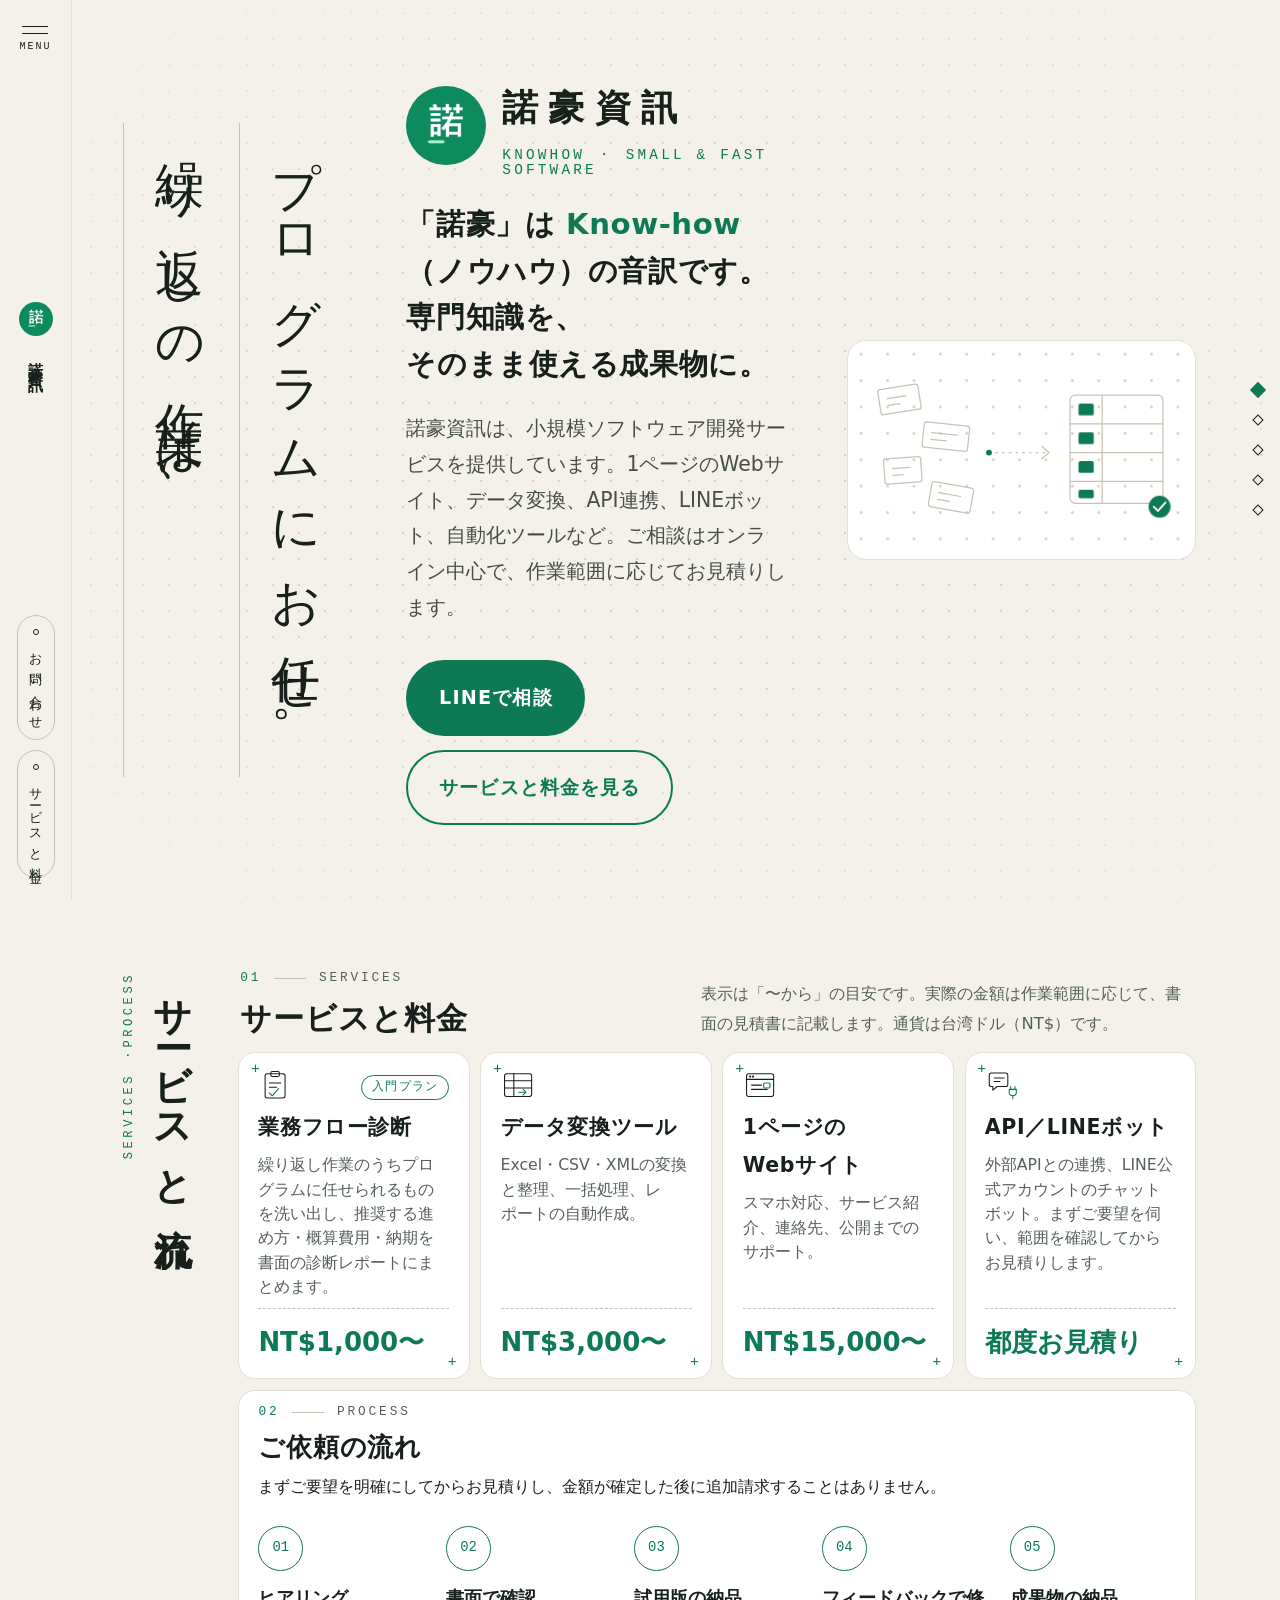
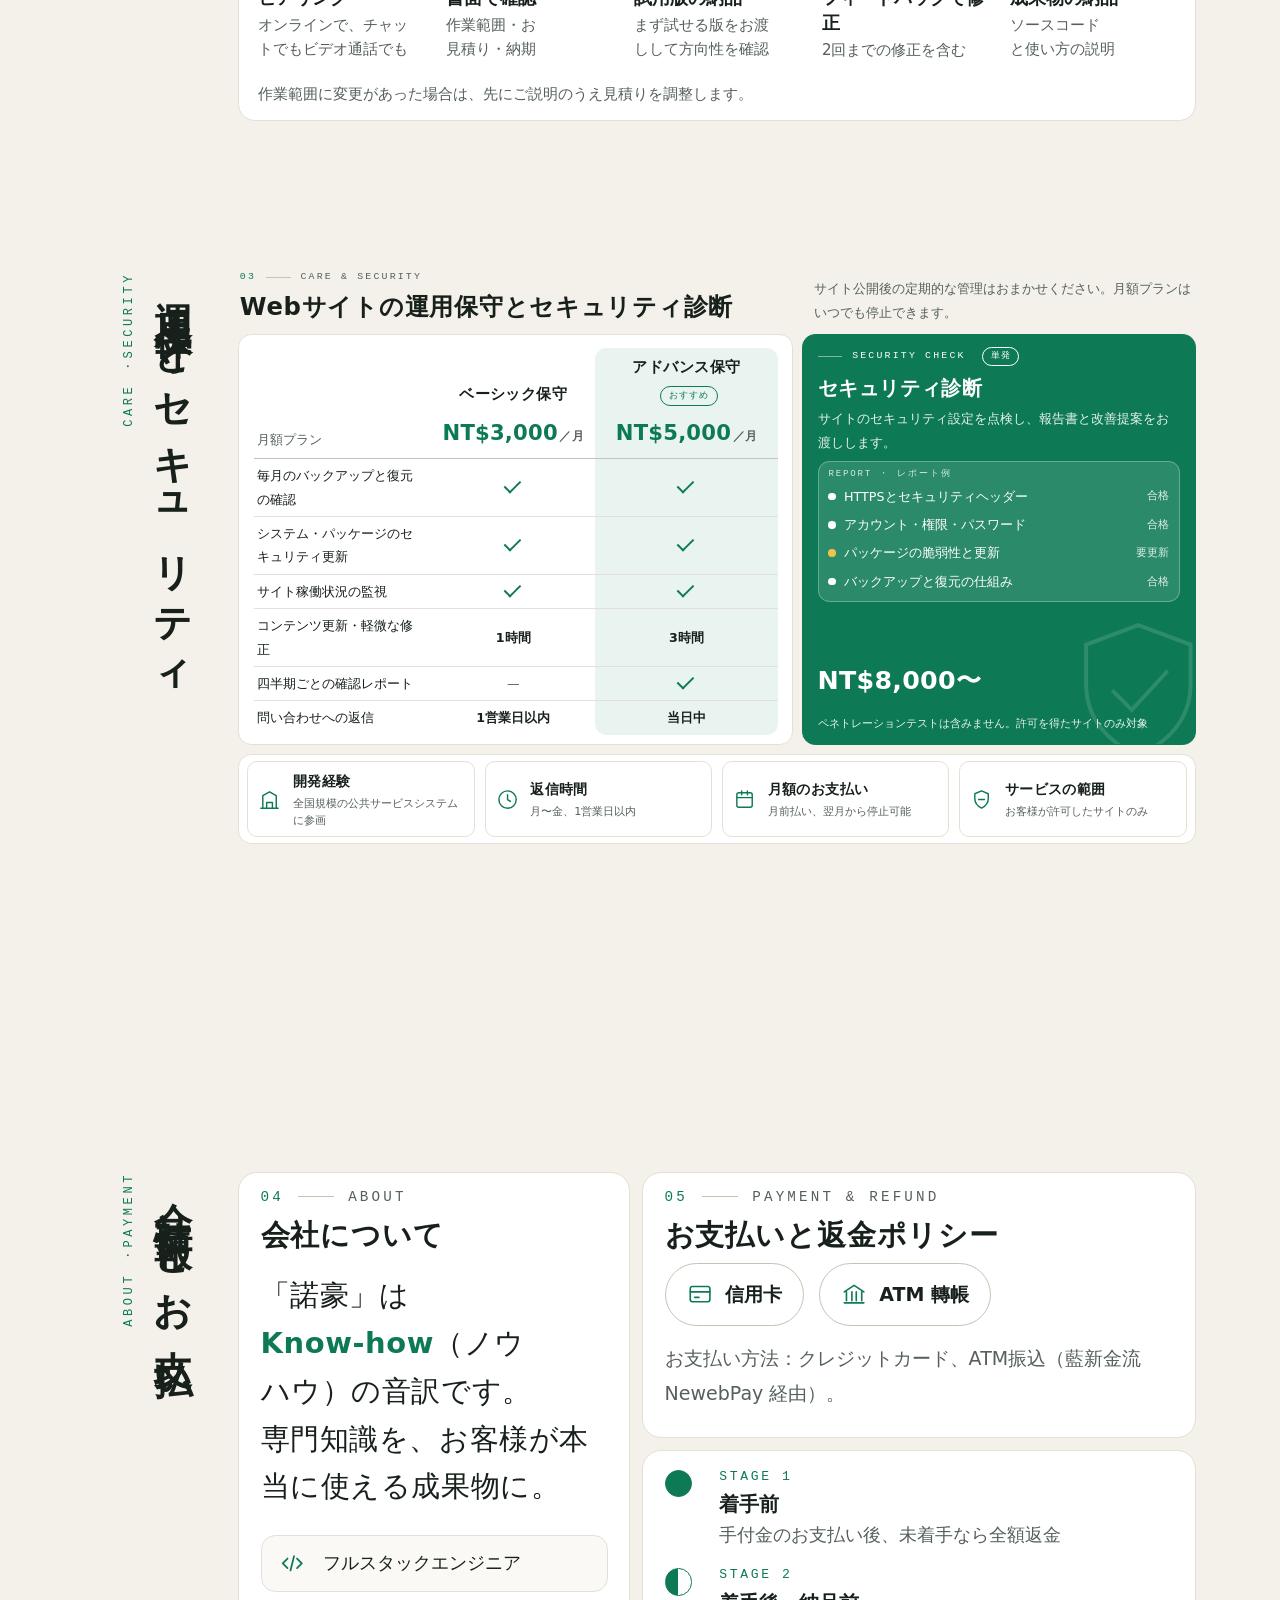
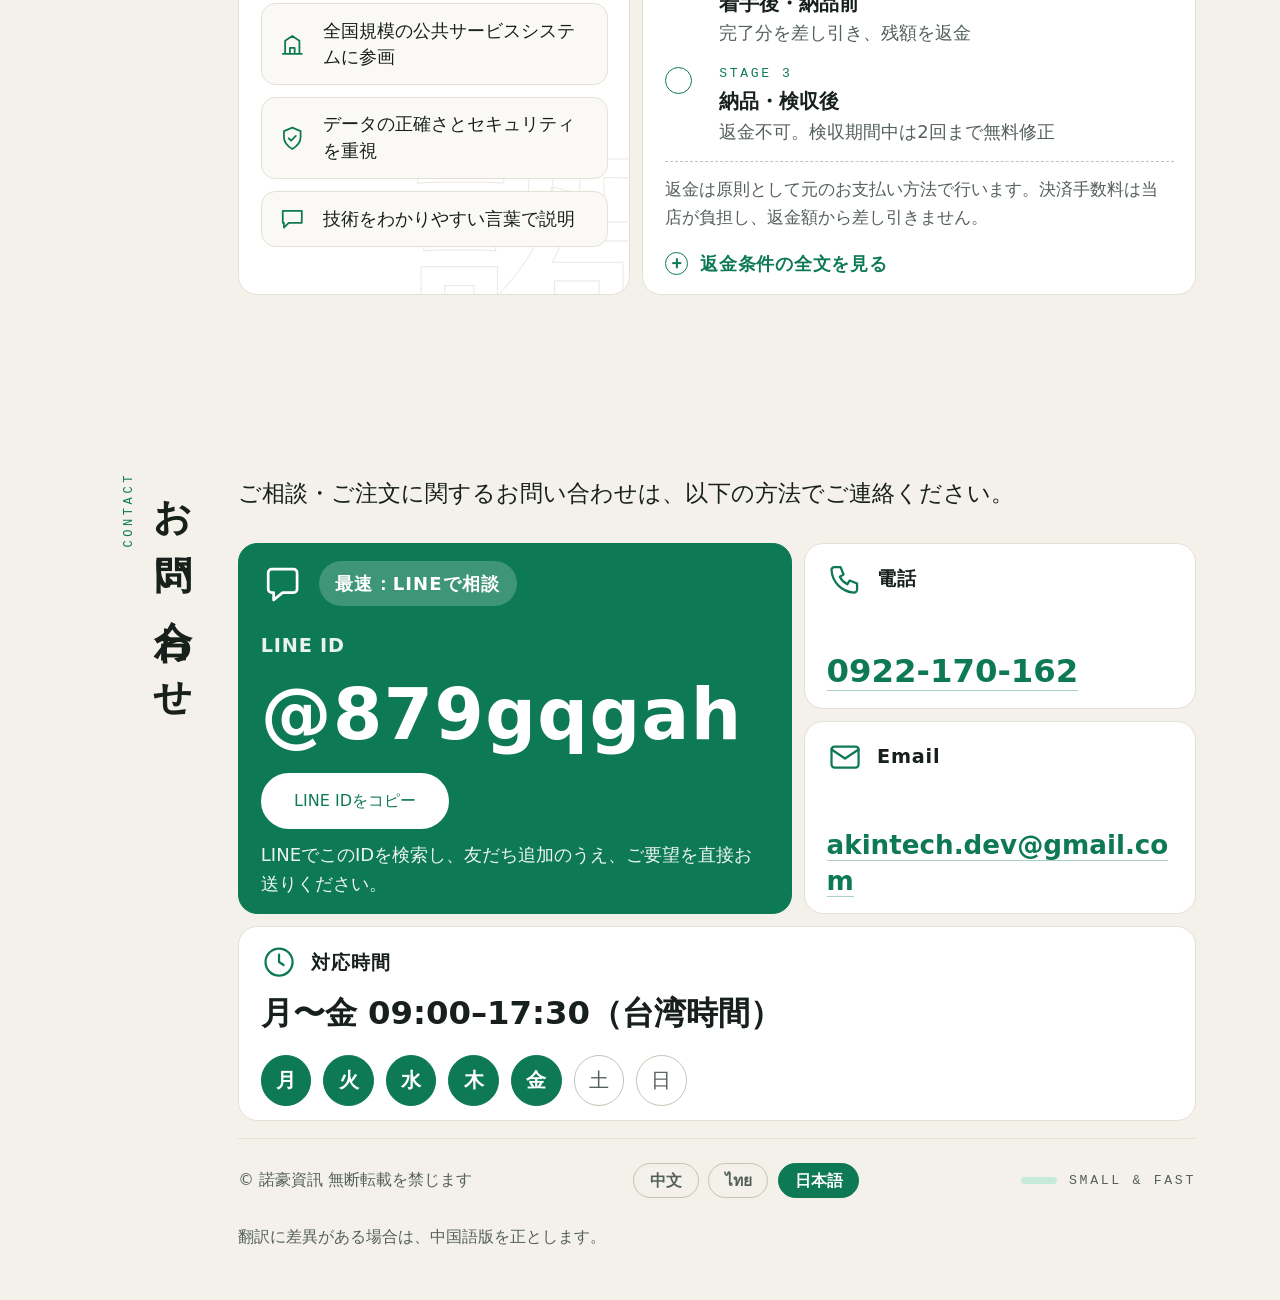
==== ja/index.html @ 68196b69 "新增泰文與日文版（獨立網址 /th/、/ja/，含 hreflang、sitemap 與翻譯校對稿）；補 SEO 基礎（canonical、Open Graph、分享預覽圖）；加入成效追蹤事件（尚未啟" ====
<!DOCTYPE html>

<html lang="ja">
<head>
<meta charset="utf-8"/>
<meta content="width=device-width, initial-scale=1" name="viewport"/>
<meta content="light" name="color-scheme"/>
<title>諾豪資訊 Knowhow｜小規模ソフトウェア開発：Webサイト・データ変換・LINEボット</title>
<meta content="諾豪資訊は、小規模ソフトウェア開発サービスを提供しています。1ページのWebサイト、Excel／CSV／XMLのデータ変換、API連携、LINE公式アカウントのチャットボット、自動化ツール、そしてサイトの運用保守とセキュリティ診断。ご相談はオンライン中心で、作業範囲に応じてお見積りします。" name="description"/>
<meta content="#0E7A55" name="theme-color"/>
<link href="https://tonyging.github.io/knowhow/ja/" rel="canonical"/>
<link href="https://tonyging.github.io/knowhow/" hreflang="zh-Hant-TW" rel="alternate"/>
<link href="https://tonyging.github.io/knowhow/th/" hreflang="th" rel="alternate"/>
<link href="https://tonyging.github.io/knowhow/ja/" hreflang="ja" rel="alternate"/>
<link href="https://tonyging.github.io/knowhow/" hreflang="x-default" rel="alternate"/>
<meta content="index,follow,max-image-preview:large" name="robots"/>
<meta content="website" property="og:type"/>
<meta content="諾豪資訊 Knowhow" property="og:site_name"/>
<meta content="ja_JP" property="og:locale"/>
<meta content="th_TH" property="og:locale:alternate"/>
<meta content="zh_TW" property="og:locale:alternate"/>
<meta content="諾豪資訊 Knowhow｜小規模ソフトウェア開発：Webサイト・データ変換・LINEボット" property="og:title"/>
<meta content="専門知識を、そのまま使える成果物に。1ページのWebサイト、データ変換、API連携、LINEボット、そしてサイトの運用保守とセキュリティ診断。" property="og:description"/>
<meta content="https://tonyging.github.io/knowhow/ja/" property="og:url"/>
<meta content="https://tonyging.github.io/knowhow/og.png" property="og:image"/>
<meta content="1200" property="og:image:width"/>
<meta content="630" property="og:image:height"/>
<meta content="諾豪資訊 Knowhow：専門知識を、そのまま使える成果物に" property="og:image:alt"/>
<meta content="summary_large_image" name="twitter:card"/>
<link href="../logo.png" rel="icon"/>
<script>document.documentElement.classList.add("js")</script>
<script type="application/ld+json">{
  "@context": "https://schema.org",
  "@graph": [
    {
      "@type": "Organization",
      "@id": "https://tonyging.github.io/knowhow/ja/#org",
      "name": "諾豪資訊",
      "alternateName": [
        "Knowhow",
        "Know-how"
      ],
      "url": "https://tonyging.github.io/knowhow/",
      "logo": "https://tonyging.github.io/knowhow/logo.png",
      "description": "諾豪資訊は、小規模ソフトウェア開発サービスを提供しています。1ページのWebサイト、Excel／CSV／XMLのデータ変換、API連携、LINE公式アカウントのチャットボット、自動化ツール。ご相談はオンライン中心で、作業範囲に応じてお見積りします。「諾豪」はKnow-how（ノウハウ）に由来します。",
      "areaServed": "TW",
      "knowsLanguage": "zh-TW",
      "contactPoint": [
        {
          "@type": "ContactPoint",
          "contactType": "customer service",
          "telephone": "+886-922-170-162",
          "email": "akintech.dev@gmail.com",
          "areaServed": "TW",
          "availableLanguage": "zh-TW",
          "hoursAvailable": {
            "@type": "OpeningHoursSpecification",
            "dayOfWeek": [
              "Monday",
              "Tuesday",
              "Wednesday",
              "Thursday",
              "Friday"
            ],
            "opens": "09:00",
            "closes": "17:30"
          }
        }
      ],
      "hasOfferCatalog": {
        "@type": "OfferCatalog",
        "name": "サービス一覧",
        "itemListElement": [
          {
            "@type": "Offer",
            "url": "https://tonyging.github.io/knowhow/ja/#services",
            "priceSpecification": {
              "@type": "PriceSpecification",
              "minPrice": 1000,
              "priceCurrency": "TWD"
            },
            "itemOffered": {
              "@type": "Service",
              "name": "業務フロー診断レポート（入門プラン）",
              "description": "お客様が現在行っている繰り返し作業を把握し、プログラムに任せられる工程を洗い出して、推奨する進め方・概算費用・納期を書面の診断レポートとしてお渡しします。表示価格は「〜から」の目安で、実際の金額は作業範囲に応じて書面の見積書に記載します。"
            }
          },
          {
            "@type": "Offer",
            "url": "https://tonyging.github.io/knowhow/ja/#services",
            "priceSpecification": {
              "@type": "PriceSpecification",
              "minPrice": 3000,
              "priceCurrency": "TWD"
            },
            "itemOffered": {
              "@type": "Service",
              "name": "データ変換ツール",
              "description": "Excel・CSV・XMLの変換と整理、一括処理、レポートの自動作成。表示価格は「〜から」の目安で、実際の金額は作業範囲に応じて書面の見積書に記載します。"
            }
          },
          {
            "@type": "Offer",
            "url": "https://tonyging.github.io/knowhow/ja/#services",
            "priceSpecification": {
              "@type": "PriceSpecification",
              "minPrice": 15000,
              "priceCurrency": "TWD"
            },
            "itemOffered": {
              "@type": "Service",
              "name": "1ページのWebサイト",
              "description": "スマホ対応、サービス紹介、連絡先、公開までのサポート。表示価格は「〜から」の目安で、実際の金額は作業範囲に応じて書面の見積書に記載します。"
            }
          },
          {
            "@type": "Offer",
            "url": "https://tonyging.github.io/knowhow/ja/#care",
            "priceSpecification": {
              "@type": "UnitPriceSpecification",
              "price": 3000,
              "priceCurrency": "TWD",
              "unitText": "MON"
            },
            "itemOffered": {
              "@type": "Service",
              "name": "ベーシック保守（月額）",
              "description": "毎月のバックアップと復元の確認、システム・パッケージのセキュリティ更新、サイト稼働状況の監視、月1時間のコンテンツ更新・軽微な修正。月前払いで、翌月から停止できます。"
            }
          },
          {
            "@type": "Offer",
            "url": "https://tonyging.github.io/knowhow/ja/#care",
            "priceSpecification": {
              "@type": "UnitPriceSpecification",
              "price": 5000,
              "priceCurrency": "TWD",
              "unitText": "MON"
            },
            "itemOffered": {
              "@type": "Service",
              "name": "アドバンス保守（月額）",
              "description": "ベーシック保守の全項目に加え、月3時間の更新・軽微な修正、四半期ごとのセキュリティ確認サマリー、優先対応と当日中の返信。月前払いで、翌月から停止できます。"
            }
          },
          {
            "@type": "Offer",
            "url": "https://tonyging.github.io/knowhow/ja/#care",
            "priceSpecification": {
              "@type": "PriceSpecification",
              "minPrice": 8000,
              "priceCurrency": "TWD"
            },
            "itemOffered": {
              "@type": "Service",
              "name": "セキュリティ診断（単発）",
              "description": "HTTPSとセキュリティヘッダー、アカウント権限とパスワード、パッケージの脆弱性と更新、バックアップと復元の仕組みを点検し、報告書と改善提案をお渡しします。ペネトレーションテストや侵入検知は含みません。お客様が許可したサイトのみが対象です。"
            }
          },
          {
            "@type": "Offer",
            "url": "https://tonyging.github.io/knowhow/ja/#services",
            "itemOffered": {
              "@type": "Service",
              "name": "API連携／LINEボット",
              "description": "外部APIとの連携、LINE公式アカウントのチャットボット。内容の複雑さに応じてお見積りします。まずご要望を伺い、範囲を確認してから見積りをお出しします。"
            }
          }
        ]
      }
    },
    {
      "@type": "WebSite",
      "@id": "https://tonyging.github.io/knowhow/ja/#website",
      "url": "https://tonyging.github.io/knowhow/",
      "name": "諾豪資訊",
      "inLanguage": "ja",
      "publisher": {
        "@id": "https://tonyging.github.io/knowhow/ja/#org"
      }
    }
  ]
}</script>
<style>
:root{
  --bg:#F3F1EA;--card:#FFFFFF;--ink:#17201B;--muted:#55605A;
  --green:#0E7A55;--on-green:#FFFFFF;--green-soft:#C7EBDA;
  --line:#E4E0D5;--line-strong:#C7C2B3;--dot:#D8D3C5;
  --shadow:0 22px 44px -26px rgba(14,122,85,.45);
  --ease:cubic-bezier(.22,1,.36,1);
  --rail:72px;--radius:16px;
  --mono:ui-monospace,"SFMono-Regular",Consolas,"Liberation Mono",monospace;
}
/* 預設固定為淺色，不跟隨系統深色模式；要啟用深色，在 <html> 加上 data-theme="dark" */
:root[data-theme="dark"]{--bg:#0E1411;--card:#161F1A;--ink:#EEF2EE;--muted:#9AA8A0;
  --green:#4CC59A;--on-green:#08140E;--green-soft:#245444;
  --line:#26322C;--line-strong:#3A4A42;--dot:#222C26;--shadow:0 22px 44px -26px rgba(0,0,0,.7)}
@property --g{syntax:"<number>";inherits:false;initial-value:0}
*{box-sizing:border-box}
html{scroll-behavior:smooth}
body{margin:0;background:var(--bg);color:var(--ink);
  font:16px/1.85 "Noto Sans TC","PingFang TC","Microsoft JhengHei",system-ui,sans-serif;-webkit-font-smoothing:antialiased}
a{color:var(--green)}
:focus-visible{outline:2px solid var(--green);outline-offset:3px;border-radius:6px}
h1,h2,h3,h4,p{margin:0}
.vt{writing-mode:vertical-rl;text-orientation:mixed}
[id]{scroll-margin-top:24px}

/* ============ 左側欄 ============ */
.rail{position:fixed;z-index:50;left:0;top:0;bottom:0;width:var(--rail);display:flex;flex-direction:column;
  align-items:center;justify-content:space-between;padding:20px 0 22px;border-right:1px solid var(--line);
  background:color-mix(in srgb,var(--bg) 90%,transparent);backdrop-filter:blur(10px)}
.menu-btn{background:none;border:0;color:var(--ink);cursor:pointer;display:grid;gap:8px;justify-items:center;
  font:10px/1 var(--mono);letter-spacing:.2em;padding:6px 8px}
.menu-btn .bars{display:grid;gap:6px;width:26px}
.menu-btn .bars i{display:block;height:1px;background:currentColor;transition:transform .6s var(--ease)}
.menu-btn[aria-expanded="true"] .bars i:first-child{transform:translateY(3.5px) rotate(32deg)}
.menu-btn[aria-expanded="true"] .bars i:last-child{transform:translateY(-3.5px) rotate(-32deg)}
.rail-brand{display:flex;flex-direction:column;align-items:center;gap:14px;color:var(--ink);text-decoration:none}
.rail-brand img{width:34px;height:34px;border-radius:50%}
.rail-brand .vt{font-size:15px;letter-spacing:.34em;font-weight:700}
.rail-cta{display:grid;gap:10px}
.pill{display:flex;flex-direction:column;align-items:center;gap:9px;width:38px;padding:13px 0;border:1px solid var(--line-strong);
  border-radius:99px;color:var(--ink);text-decoration:none;font-size:12px;letter-spacing:.28em;
  transition:background .5s var(--ease),color .5s var(--ease),border-color .5s var(--ease),transform .6s var(--ease)}
.pill i{width:6px;height:6px;border-radius:50%;border:1px solid currentColor}
.pill:hover{background:var(--green);color:var(--on-green);border-color:var(--green);transform:translateY(-2px)}

/* ============ 右側點點導覽 ============ */
.dots{position:fixed;z-index:45;right:10px;top:50%;transform:translateY(-50%);display:grid;gap:6px;transition:opacity .5s var(--ease)}
.menu-open .dots{opacity:0;pointer-events:none}
.dots a{position:relative;display:grid;place-items:center;width:24px;height:24px}
.dots i{display:block;width:8px;height:8px;border:1px solid var(--ink);transform:rotate(45deg);
  transition:transform .6s var(--ease),background .4s,border-color .4s}
.dots a.on i{background:var(--green);border-color:var(--green);transform:rotate(45deg) scale(1.4)}
.dots a::after{content:attr(data-t);position:absolute;right:30px;top:50%;transform:translate(10px,-50%);opacity:0;
  pointer-events:none;font:11px/1 var(--mono);letter-spacing:.16em;color:var(--muted);white-space:nowrap;
  transition:opacity .4s,transform .6s var(--ease)}
.dots a:hover::after,.dots a:focus-visible::after{opacity:1;transform:translate(0,-50%)}

/* ============ 全螢幕選單 ============ */
.menu{position:fixed;inset:0;z-index:40;background:var(--bg);display:grid;place-items:center;visibility:hidden;
  clip-path:circle(0 at 36px 40px);transition:clip-path 1.1s var(--ease),visibility 0s 1.1s}
.menu.open{visibility:visible;clip-path:circle(150vmax at 36px 40px);transition:clip-path 1.1s var(--ease),visibility 0s}
.menu nav{display:grid;gap:2px}
.menu a{display:block;padding:8px 0;font-size:clamp(20px,2vw,26px);font-weight:700;letter-spacing:.06em;color:var(--ink);
  text-decoration:none;opacity:0;transform:translateY(26px);transition:opacity .7s var(--ease),transform .9s var(--ease),color .3s}
.menu.open a{opacity:1;transform:none;transition-delay:calc(.3s + var(--m)*.07s),calc(.3s + var(--m)*.07s),0s}
.menu a b{font:12px/1 var(--mono);color:var(--green);margin-right:20px;letter-spacing:.2em;font-weight:400}
.menu a:hover{color:var(--green)}
.menu-foot{position:absolute;bottom:28px;left:0;right:0;text-align:center;font:11px/1 var(--mono);letter-spacing:.3em;color:var(--muted)}

/* ============ 區塊 ============ */
.screen{position:relative;padding-left:var(--rail)}
.panel{position:relative;padding:60px 84px 52px clamp(28px,4vw,64px);min-width:0}
.panel::before,.panel::after{content:"";position:absolute;background:var(--line-strong);pointer-events:none}
.panel::before{top:28px;left:0;right:28px;height:1px;transform-origin:0 50%}
.panel::after{top:28px;right:28px;bottom:0;width:1px;transform-origin:50% 0}
.copy-in{display:grid;grid-template-columns:auto minmax(0,1fr);gap:clamp(22px,3.2vw,48px);align-items:start;max-width:1240px}

/* 直排標題 */
.vt-head{display:flex;gap:14px;align-items:flex-start}
.vt-head .en{writing-mode:vertical-rl;transform:rotate(180deg);font:11px/1 var(--mono);letter-spacing:.3em;color:var(--green);white-space:nowrap}
.vt-h2{writing-mode:vertical-rl;font-size:clamp(28px,3vw,40px);line-height:1.25;letter-spacing:.26em;font-weight:700}
.ch{display:inline-block}
.lead{color:var(--muted)}
.note{color:var(--muted);font-size:14px;line-height:1.75}

/* ============ 首屏 ============ */
.hero{min-height:100vh;min-height:100svh;display:flex;align-items:center;justify-content:center;
  background-image:radial-gradient(var(--dot) 1px,transparent 1.3px);background-size:26px 26px}
.hero::before{content:"";position:absolute;inset:0;pointer-events:none;
  background:radial-gradient(60% 55% at 50% 48%,transparent 30%,var(--bg) 100%)}
.hero-in{position:relative;z-index:1;display:flex;flex-direction:column;align-items:center;text-align:center;padding:clamp(20px,5vh,48px) 24px clamp(16px,4vh,40px);max-width:760px}
.hero-mark{width:clamp(56px,9vh,84px);height:clamp(56px,9vh,84px);border-radius:50%;margin-bottom:clamp(8px,2vh,18px)}
.hero-name{font-size:clamp(24px,min(3.4vw,4.6vh),40px);font-weight:700;letter-spacing:.36em;margin-right:-.36em}
.hero-origin{margin-top:clamp(8px,1.6vh,14px);font-size:clamp(14px,1.9vh,17px);letter-spacing:.05em;color:var(--ink)}
.hero-origin b{color:var(--green);font-weight:700;white-space:nowrap}
.hero-en{margin-top:8px;font:11px/1 var(--mono);letter-spacing:.32em;color:var(--green)}
.tag{writing-mode:vertical-lr;margin:clamp(14px,3.4vh,32px) 0 clamp(12px,3vh,28px);font-size:clamp(20px,min(3vw,3.8vh),36px);line-height:1.6;letter-spacing:.32em;font-weight:500}
.col{display:block;position:relative;padding:0 .7em .2em}
.col::before{content:"";position:absolute;left:0;top:0;bottom:0;width:1px;background:var(--line-strong);transform-origin:50% 0}
.intro{color:var(--muted);max-width:34em;font-size:clamp(13px,1.8vh,15.5px)}
.cue{display:grid;justify-items:center;gap:8px;margin-top:clamp(8px,1.8vh,18px);color:var(--muted);text-decoration:none;font:10px/1 var(--mono);letter-spacing:.3em}
.cue i{display:block;width:1px;height:clamp(18px,3.4vh,32px);background:var(--line-strong);position:relative;overflow:hidden}
.cue i::after{content:"";position:absolute;inset:0;background:var(--green);transform:translateY(-100%);animation:cue 2.4s var(--ease) infinite}

/* ============ 磁貼 ============ */
.bento{display:grid;grid-template-columns:repeat(12,minmax(0,1fr));gap:14px;min-width:0}
.bento>*{grid-column:span var(--d,12);min-width:0}
.tile{position:relative;overflow:hidden;background-color:var(--card);border:1px solid var(--line);border-radius:var(--radius);
  padding:20px 22px 18px;
  transition:border-color .35s var(--ease),transform .7s var(--ease),box-shadow .7s var(--ease),--g .5s var(--ease)}
.tile.glow{--g:0;background-image:radial-gradient(420px circle at var(--mx,50%) var(--my,50%),
  color-mix(in srgb,var(--green) calc(var(--g)*12%),transparent),transparent 62%)}
.tile.hover:hover{border-color:var(--green);transform:translateY(-4px);box-shadow:var(--shadow)}
.tile.accent{background:var(--green);border-color:var(--green);color:var(--on-green)}
.tile.accent a{color:inherit}
.label{display:flex;align-items:center;gap:12px;margin-bottom:10px;font:12px/1 var(--mono);letter-spacing:.22em;color:var(--muted)}
.label b{color:var(--green);font-weight:400;font-size:12px}
.label i{display:block;width:30px;height:1px;background:var(--line-strong)}
.th{font-size:clamp(20px,2vw,24px);letter-spacing:.03em;line-height:1.4;margin-bottom:6px}
.tile .lead{margin-bottom:14px}
.row-head{display:flex;align-items:flex-end;justify-content:space-between;gap:8px 28px;flex-wrap:wrap;padding:0 2px 6px}
.row-head .th{margin:0;font-size:clamp(22px,2.4vw,28px)}
.row-head .lead{max-width:30em}

/* 服務卡片 */
.svc::before,.svc::after{content:"+";position:absolute;font:14px/1 var(--mono);color:var(--green)}
.svc::before{top:8px;left:11px}
.svc::after{bottom:8px;right:11px}
.ico{display:block;width:40px;height:40px;color:var(--ink);margin-bottom:10px;transition:transform .7s var(--ease)}
.svc:hover .ico{transform:translateY(-4px)}
.svc{display:flex;flex-direction:column}
.svc h4{font-size:18px;letter-spacing:.03em;margin-bottom:6px}
.svc p{margin:0 0 12px;color:var(--muted);font-size:14px;line-height:1.7}
.svc .note{margin:10px 0 0}
.price{margin-top:auto;font-weight:700;color:var(--green);font-size:22px;padding-top:12px;border-top:1px dashed var(--line-strong);transition:letter-spacing .6s var(--ease)}
.svc:hover .price{letter-spacing:.03em}

/* 插圖磁貼 */
.art-tile{display:flex;align-items:center;justify-content:center;padding:18px;
  background-image:radial-gradient(var(--dot) 1px,transparent 1.3px);background-size:22px 22px}
.art{width:100%;max-width:340px;height:auto;color:var(--line-strong);overflow:visible}
.art .g{color:var(--green)}
.art .dot{animation:flow 3.2s ease-in-out infinite}
.bob{animation:bob 6.5s ease-in-out infinite alternate;animation-delay:calc(var(--b,0)*-1.7s)}

/* 流程：桌面橫向 */
ol.steps{list-style:none;margin:16px 0 0;padding:0;counter-reset:s;position:relative;display:grid;grid-template-columns:repeat(5,minmax(0,1fr));gap:14px}
ol.steps::before{content:"";position:absolute;left:16px;right:16px;top:15px;height:1px;background:var(--line-strong);transform-origin:0 50%}
ol.steps li{position:relative;counter-increment:s;padding:44px 0 0;font-size:14px;line-height:1.7}
ol.steps li::before{content:counter(s,decimal-leading-zero);position:absolute;left:0;top:0;width:32px;height:32px;border-radius:50%;
  background:var(--card);border:1px solid var(--green);color:var(--green);font:12px/30px var(--mono);text-align:center}
ol.steps+.note{margin-top:18px}

/* 關於 */
.about{display:flex;flex-direction:column}
.about .body{position:relative;z-index:1;max-width:36em}
.about .body p+p{margin-top:12px}
.glyph{position:absolute;right:-12px;bottom:-60px;font-size:210px;line-height:1;font-weight:900;color:transparent;
  -webkit-text-stroke:1px var(--line-strong);opacity:.55;user-select:none;pointer-events:none}
.sig{display:flex;align-items:center;gap:12px;color:var(--muted);font:11px/1 var(--mono);letter-spacing:.22em;margin-top:18px}
.sig i{display:block;width:44px;height:8px;border-radius:99px;background:var(--green-soft)}

/* 付款 */
.pay-ico{display:flex;gap:12px;margin-top:20px}
.pay-ico span{display:grid;place-items:center;width:52px;height:52px;border:1px solid var(--line-strong);border-radius:50%;color:var(--green)}
.pay-ico svg{width:26px;height:26px}
ul.rf{grid-column:1/-1;list-style:none;margin:0;padding:0;display:grid;grid-template-columns:repeat(4,minmax(0,1fr));gap:14px}
ul.rf li{font-size:14.5px;line-height:1.75;padding-top:60px}
ul.rf li strong{display:block;font-size:16px;margin-bottom:4px}
.st{position:absolute;left:24px;top:24px;display:flex;align-items:center;gap:12px;font:11px/1 var(--mono);letter-spacing:.2em;color:var(--green)}
.st i{display:block;width:23px;height:23px;border-radius:50%;border:1px solid var(--green);background:var(--card)}
.st1 i{background:var(--green)}
.st2 i{background:linear-gradient(90deg,var(--green) 50%,var(--card) 50%)}
.st4 i{border-style:dashed}

/* 客服 */
.c{display:flex;flex-direction:column;justify-content:space-between;gap:22px;min-height:150px}
.c svg{width:26px;height:26px;color:var(--green);transition:transform .7s var(--ease)}
.c:hover svg{transform:scale(1.12) rotate(-4deg)}
.accent.c svg{color:inherit}
.c small{display:block;font:11px/1 var(--mono);letter-spacing:.22em;color:var(--muted);margin-bottom:8px}
.accent.c small{color:inherit;opacity:.8}
.c strong{display:block;font-weight:500;font-size:17px;line-height:1.55;overflow-wrap:anywhere}
a.u{text-decoration:none;border-bottom:1px solid color-mix(in srgb,currentColor 35%,transparent);
  background:linear-gradient(currentColor,currentColor) 0 100%/0 1px no-repeat;
  transition:background-size .5s var(--ease),border-color .35s}
a.u:hover{background-size:100% 1px;border-color:transparent}
.contact .lead{margin-bottom:14px}
.foot{grid-column:1/-1;display:flex;justify-content:space-between;gap:16px;flex-wrap:wrap;align-items:center;margin-top:8px;padding-top:20px;
  color:var(--muted);font-size:13px;border-top:1px solid var(--line)}
.foot .tg{font:11px/1 var(--mono);letter-spacing:.2em;display:flex;align-items:center;gap:10px}
.foot .tg i{display:block;width:30px;height:6px;border-radius:99px;background:var(--green-soft)}

/* ============ 動畫 ============ */
@keyframes cue{0%{transform:translateY(-100%)}60%,100%{transform:translateY(100%)}}
@keyframes flow{0%{transform:translateX(0);opacity:0}15%{opacity:1}85%{opacity:1}100%{transform:translateX(70px);opacity:0}}
@keyframes draw{to{stroke-dashoffset:0}}
@keyframes pop{from{opacity:0;transform:scale(.5)}to{opacity:1;transform:none}}
@keyframes bob{from{transform:translateY(-3px)}to{transform:translateY(3px)}}

/* 進場：磁貼與文字依序浮現 */
.js [data-a]{opacity:0;transform:translateY(26px);
  transition:opacity .9s var(--ease) calc(.2s + var(--k,0)*.09s),transform 1.1s var(--ease) calc(.2s + var(--k,0)*.09s)}
.js .on [data-a]{opacity:1;transform:none}
.js .on .tile[data-a]{transition:opacity .9s var(--ease) calc(.2s + var(--k,0)*.09s),transform 1.1s var(--ease) calc(.2s + var(--k,0)*.09s),border-color .35s var(--ease),box-shadow .7s var(--ease),--g .5s var(--ease)}
.js .hero-in [data-a]{transition-delay:calc(.25s + var(--k,0)*.14s)}
/* 細線框畫出來 */
.js .panel::before{transform:scale(0,1);transition:transform 1.5s var(--ease) .2s}
.js .panel::after{transform:scale(1,0);transition:transform 1.6s var(--ease) .4s}
.js .col::before{transform:scale(1,0);transition:transform 1.6s var(--ease) .9s}
.js ol.steps::before{transform:scale(0,1);transition:transform 1.6s var(--ease) .5s}
.js .on .panel::before,.js .on .panel::after,.js .on .col::before,.js .on ol.steps::before{transform:none}
/* 直排標題：一個字一個字落下 */
.js .ch{opacity:0;transform:translateY(-14px);
  transition:opacity .8s var(--ease) calc(.35s + (var(--c) + var(--off,0))*.07s),transform 1s var(--ease) calc(.35s + (var(--c) + var(--off,0))*.07s)}
.js .on .ch{opacity:1;transform:none}
.col+.col{--off:8}
/* 流程節點 */
.js ol.steps li{opacity:0;transform:translateY(12px);
  transition:opacity .8s var(--ease) calc(.7s + var(--n,0)*.14s),transform .9s var(--ease) calc(.7s + var(--n,0)*.14s)}
.js .on ol.steps li{opacity:1;transform:none}
ol.steps li:nth-child(2){--n:1}ol.steps li:nth-child(3){--n:2}ol.steps li:nth-child(4){--n:3}ol.steps li:nth-child(5){--n:4}
/* 插圖線條與色塊 */
.js .art .d{stroke-dasharray:1;stroke-dashoffset:1}
.js .on .art .d{animation:draw 1.5s var(--ease) forwards;animation-delay:calc(.6s + var(--i,0)*.09s)}
.js .art .g rect,.js .art .g circle:not(.dot){opacity:0;transform-box:fill-box;transform-origin:center}
.js .on .art .g rect,.js .on .art .g circle:not(.dot){animation:pop .7s var(--ease) forwards;animation-delay:calc(1.6s + var(--i,0)*.12s)}

@media (prefers-reduced-motion:reduce){
  html{scroll-behavior:auto}
  .js [data-a],.js .ch,.js ol.steps li{opacity:1;transform:none;transition:none}
  .js .panel::before,.js .panel::after,.js .col::before,.js ol.steps::before{transform:none;transition:none}
  .js .art .d{stroke-dashoffset:0;animation:none}
  .js .art .g rect,.js .art .g circle{opacity:1;animation:none}
  .bob,.cue i::after,.art .dot{animation:none}
  .art .dot{opacity:1}
  .tile.glow{background-image:none}
  .menu,.menu.open,.menu a{transition:none}
}

/* ============ 按鈕 ============ */
.hero-cta{display:flex;gap:12px;flex-wrap:wrap;justify-content:center;margin-top:clamp(14px,2.6vh,24px)}
.btn{display:inline-flex;align-items:center;justify-content:center;padding:clamp(11px,1.7vh,15px) clamp(22px,2vw,30px);border-radius:99px;
  font-size:16px;font-weight:700;letter-spacing:.06em;text-decoration:none;border:2px solid var(--green);
  transition:transform .5s var(--ease),background .35s,color .35s,box-shadow .5s var(--ease)}
.btn:hover{transform:translateY(-3px);box-shadow:var(--shadow)}
.btn-primary{background:var(--green);color:var(--on-green)}
.btn-ghost{background:transparent;color:var(--green)}
.btn-ghost:hover{background:var(--green);color:var(--on-green)}

/* ============ 第三屏：精簡版 ============ */
.bento>*{grid-row:span var(--r,1)}
.statement{font-size:clamp(19px,1.9vw,25px);line-height:1.65;letter-spacing:.02em;font-weight:500;margin:8px 0 20px;position:relative;z-index:1}
.statement b{color:var(--green);font-weight:700;white-space:nowrap}
.facts{list-style:none;margin:0;padding:0;display:grid;gap:10px;position:relative;z-index:1}
.facts li{text-align:left;display:flex;align-items:center;gap:14px;padding:11px 14px;border:1px solid var(--line);border-radius:12px;
  background:color-mix(in srgb,var(--bg) 45%,var(--card));font-size:15px;line-height:1.5;
  transition:border-color .35s var(--ease),transform .6s var(--ease)}
.facts li:hover{border-color:var(--green);transform:translateX(4px)}
.facts svg{width:24px;height:24px;color:var(--green);flex:none}
.facts small{display:block;color:var(--muted);font-size:12.5px;line-height:1.4}
.about .glyph{right:-10px;bottom:-56px;font-size:190px;opacity:.5}
.pay{padding-bottom:16px}
.pay .lead{margin-bottom:10px}
.pay-ico{margin-top:4px}
.pay-ico span{width:44px;height:44px}
.pay-ico svg{width:22px;height:22px}
.refund{display:flex;flex-direction:column;gap:12px}
ol.stages{list-style:none;margin:2px 0 0;padding:0;display:grid;grid-template-columns:minmax(0,1fr);gap:16px;position:relative}
ol.stages::before{content:"";position:absolute;left:11px;top:12px;bottom:12px;width:1px;background:var(--line-strong);transform-origin:50% 0}
ol.stages li{position:relative;padding:0 0 0 46px;min-height:44px;min-width:0}
.sd{position:absolute;left:0;top:0;width:23px;height:23px;border-radius:50%;border:1px solid var(--green);background:var(--card);z-index:1}
.sd1{background:var(--green)}
.sd2{background:linear-gradient(90deg,var(--green) 50%,var(--card) 50%)}
ol.stages em{display:block;font:11px/1 var(--mono);letter-spacing:.2em;color:var(--green);font-style:normal;margin-bottom:6px}
ol.stages b{display:block;font-size:17px;line-height:1.4}
ol.stages li span{display:block;color:var(--muted);font-size:15px;line-height:1.6;margin-top:2px}
.via{margin:0;padding-top:12px;border-top:1px dashed var(--line-strong);color:var(--muted);font-size:14px;line-height:1.7}
.more summary{cursor:pointer;list-style:none;display:inline-flex;align-items:center;gap:10px;font-size:15px;font-weight:600;line-height:1.2;letter-spacing:.04em;color:var(--green);padding:4px 0}
.more summary::-webkit-details-marker{display:none}
.more summary::before{content:"+";display:grid;place-items:center;width:20px;height:20px;border:1px solid var(--green);border-radius:50%;
  font-size:14px;transition:transform .5s var(--ease)}
.more[open] summary::before{transform:rotate(45deg)}
.more ul{list-style:square;margin:10px 0 0;padding:0 0 0 20px;color:var(--muted);font-size:14px;line-height:1.7}
.more ul li{margin:0 0 6px}
.more ul li::marker{color:var(--green)}
.more[open] ul{animation:rise .6s var(--ease)}
@keyframes rise{from{opacity:0;transform:translateY(8px)}to{opacity:1;transform:none}}
.js ol.stages::before{transform:scale(1,0);transition:transform 1.6s var(--ease) .6s}
.js .on ol.stages::before{transform:none}
.js ol.stages li{opacity:0;transform:translateY(10px);
  transition:opacity .8s var(--ease) calc(.8s + var(--n,0)*.14s),transform .9s var(--ease) calc(.8s + var(--n,0)*.14s)}
.js .on ol.stages li{opacity:1;transform:none}
ol.stages li:nth-child(2){--n:1}ol.stages li:nth-child(3){--n:2}
@media (prefers-reduced-motion:reduce){
  .js ol.stages li{opacity:1;transform:none;transition:none}
  .js ol.stages::before{transform:none;transition:none}
  .more[open] ul{animation:none}
}

/* ============ 客服屏：重做 ============ */
.lead.lg{font-size:clamp(16px,1.5vw,19px);color:var(--ink)}
.cl{display:flex;flex-direction:column;gap:12px;padding:22px 24px}
.cl-top{display:flex;align-items:center;gap:12px}
.cl-top svg{width:30px;height:30px;color:var(--green);flex:none}
.cl-name{font-size:16px;font-weight:700;letter-spacing:.04em;color:var(--ink)}
.cl-val{font-size:clamp(22px,2.1vw,28px);font-weight:600;line-height:1.35;overflow-wrap:anywhere;margin-top:auto}
.cl-val.sm{font-size:clamp(18px,1.7vw,22px)}
.tile.line{background:var(--green);border-color:var(--green);color:var(--on-green);justify-content:center;gap:10px;padding:28px 30px}
.tile.line .cl-top svg{color:inherit;width:36px;height:36px}
.tile.line .cl-name{color:inherit;opacity:.9;margin-top:8px}
.cl-tag{font-size:15px;font-weight:700;letter-spacing:.06em;padding:5px 14px;border-radius:99px;background:color-mix(in srgb,var(--on-green) 20%,transparent)}
.cl-big{font-size:clamp(36px,4.6vw,60px);font-weight:800;line-height:1.1;letter-spacing:.02em;overflow-wrap:anywhere}
.btn-copy{align-self:flex-start;margin-top:6px;padding:13px 26px;border-radius:99px;border:2px solid var(--on-green);
  background:var(--on-green);color:var(--green);font:700 17px/1 inherit;font-family:inherit;cursor:pointer;
  transition:transform .5s var(--ease),background .3s,color .3s}
.btn-copy:hover{transform:translateY(-2px)}
.btn-copy.done{background:transparent;color:var(--on-green)}
.cl-hint{font-size:15px;line-height:1.6;opacity:.92}
.hrs{display:flex;align-items:center;justify-content:space-between;gap:16px 28px;flex-wrap:wrap}
.hrs .cl-val{margin-top:10px}
.week{list-style:none;margin:0;padding:0;display:flex;gap:10px}
.week li{width:42px;height:42px;border-radius:50%;display:grid;place-items:center;font-size:17px;border:1px solid var(--line-strong);color:var(--muted)}
.week li.on{background:var(--green);border-color:var(--green);color:var(--on-green);font-weight:700}
.contact .foot{margin-top:4px}

/* ============ 第三屏補強 ============ */
.pay-chips{display:flex;flex-wrap:wrap;gap:12px;margin:6px 0 12px}
.pay-chips span{display:inline-flex;align-items:center;gap:10px;padding:11px 18px;border:1px solid var(--line-strong);border-radius:99px;font-size:16px;font-weight:600}
.pay-chips svg{width:22px;height:22px;color:var(--green)}
.statement,ol.stages li span{text-wrap:balance}
.about .glyph{opacity:.32}

/* ============ 整頁翻頁模式（桌面且放得下一屏時由 JS 啟用） ============ */
html.paged{scroll-behavior:auto;scrollbar-width:none}
html.paged::-webkit-scrollbar{display:none}
html.paged .screen{height:100vh;height:100svh;overflow:hidden}
html.paged .hero{min-height:0}
html.paged .panel{height:100%;display:flex;align-items:center;padding-top:44px;padding-bottom:36px}

/* ============ 平板與手機 ============ */
@media (max-width:1099px){
  .bento>*{grid-row:auto}
  .panel{padding-right:64px}
  .bento{grid-template-columns:repeat(6,minmax(0,1fr))}
  .bento>*{grid-column:span var(--t,6)}
  ul.rf{grid-template-columns:repeat(2,minmax(0,1fr))}
}
@media (max-width:899px){
  .tile.line{padding:24px 22px}
  .week li{width:38px;height:38px}
  :root{--rail:0px}
  html{scroll-padding-top:64px}
  [id]{scroll-margin-top:64px}
  .rail{right:0;bottom:auto;width:auto;height:56px;flex-direction:row;padding:0 14px 0 16px;border-right:0;border-bottom:1px solid var(--line)}
  .rail-brand{flex-direction:row;gap:10px}
  .rail-brand .vt{writing-mode:horizontal-tb;letter-spacing:.14em;font-size:16px}
  .rail-cta,.dots{display:none}
  .menu-btn{order:3;grid-auto-flow:column;align-items:center;gap:10px}
  .menu{clip-path:circle(0 at calc(100% - 40px) 28px)}
  .menu.open{clip-path:circle(150vmax at calc(100% - 40px) 28px)}
  .screen{padding-top:56px}
  .hero{min-height:100svh}
  .panel{padding:36px 18px 40px}
  .panel::before,.panel::after{display:none}
  .copy-in{grid-template-columns:minmax(0,1fr);gap:18px}
  .vt-head{display:block}
  .vt-head .en{writing-mode:horizontal-tb;transform:none;display:block;margin-bottom:6px}
  .vt-h2{writing-mode:horizontal-tb;font-size:26px;letter-spacing:.06em}
  .ch{display:inline}
  .js .ch{opacity:1;transform:none;transition:none}
  .bento{grid-template-columns:minmax(0,1fr)}
  .bento>*{grid-column:auto}
  ul.rf{grid-template-columns:minmax(0,1fr)}
  ul.rf li{padding-top:58px}
  ol.steps{grid-template-columns:minmax(0,1fr);gap:0}
  ol.steps::before{left:15px;right:auto;top:14px;bottom:14px;width:1px;height:auto;transform-origin:50% 0}
  ol.steps li{padding:0 0 18px 54px;min-height:32px;font-size:15px}
  ol.steps li:last-child{padding-bottom:0}
  .js ol.steps::before{transform:scale(1,0)}
  .js .on ol.steps::before{transform:none}
  .js ol.steps li{transform:translateX(-10px)}
  .js .on ol.steps li{transform:none}
  .art-tile{min-height:220px}
  .glyph{font-size:150px}
  .tag{font-size:26px;margin:26px 0 22px}
  .hero-in{padding:40px 20px 36px}
}

.badge{display:inline-block;margin-left:8px;padding:2px 9px;border:1px solid var(--green);border-radius:99px;
  font:11px/1.6 var(--mono);letter-spacing:.12em;color:var(--green);vertical-align:2px;white-space:nowrap}

/* 服務卡的標籤固定在右上角，避免標題被擠成兩行 */
.svc .badge{position:absolute;top:20px;right:18px;margin:0}

/* ============ 完整退款條款（彈出視窗） ============ */
.more-btn{display:inline-flex;align-items:center;gap:10px;font-family:inherit;font-size:15px;font-weight:600;line-height:1.2;letter-spacing:.04em;color:var(--green);background:none;border:0;padding:4px 0;cursor:pointer}
.more-btn i{display:block;position:relative;width:20px;height:20px;border:1px solid var(--green);border-radius:50%;transition:transform .5s var(--ease)}
.more-btn i::before,.more-btn i::after{content:"";position:absolute;left:50%;top:50%;width:8px;height:1.5px;background:var(--green);transform:translate(-50%,-50%)}
.more-btn i::after{transform:translate(-50%,-50%) rotate(90deg)}
.more-btn:hover i{transform:rotate(90deg)}
.terms{border:0;padding:0;background:transparent;color:var(--ink);width:min(720px,calc(100vw - 32px));max-height:min(82vh,820px);margin:auto;overflow:visible}
.terms::backdrop{background:rgba(14,20,17,.45);backdrop-filter:blur(4px)}
.terms[open]{animation:termsin .5s var(--ease)}
@keyframes termsin{from{opacity:0;transform:translateY(14px)}to{opacity:1;transform:none}}
.terms-in{background:var(--card);border:1px solid var(--line);border-radius:var(--radius);padding:22px 26px 24px;max-height:min(82vh,820px);overflow:auto;overscroll-behavior:contain;box-shadow:var(--shadow)}
.terms-head{display:flex;align-items:center;justify-content:space-between;gap:16px;margin-bottom:12px}
.terms-head h3{margin:0;font-size:clamp(20px,2vw,24px);letter-spacing:.03em}
.terms-x{width:38px;height:38px;border-radius:50%;border:1px solid var(--line-strong);background:none;cursor:pointer;position:relative;flex:none}
.terms-x i{position:absolute;inset:0}
.terms-x i::before,.terms-x i::after{content:"";position:absolute;left:50%;top:50%;width:14px;height:1.5px;background:var(--ink);transform:translate(-50%,-50%) rotate(45deg)}
.terms-x i::after{transform:translate(-50%,-50%) rotate(-45deg)}
.terms-x:hover{border-color:var(--green)}
.terms-list{list-style:none;margin:0;padding:0;display:grid;gap:0}
.terms-list li{padding:11px 0;border-top:1px solid var(--line);font-size:15.5px;line-height:1.75;color:var(--muted)}
.terms-list li:first-child{border-top:0}
.terms-list strong{display:block;color:var(--ink);font-size:16px;margin-bottom:2px}
@media (prefers-reduced-motion:reduce){.terms[open]{animation:none}}

/* ============ 維運與資安 ============ */
.plan,.scan{display:flex;flex-direction:column}
.cmp{width:100%;border-collapse:separate;border-spacing:0;margin-top:2px}
.cmp th,.cmp td{padding:11px 14px;text-align:center;font-size:clamp(15px,1.2vw,17px);border-bottom:1px solid var(--line)}
.cmp tbody tr:last-child td,.cmp tbody tr:last-child th{border-bottom:0}
.cmp th:first-child,.cmp td:first-child{text-align:left;font-weight:500;padding-left:4px}
.cmp thead th{border-bottom:1px solid var(--line-strong);vertical-align:bottom;padding-top:6px;padding-bottom:14px}
.cmp .pn{display:block;font-size:clamp(17px,1.4vw,20px);font-weight:700;letter-spacing:.03em}
.cmp .pp{display:block;margin-top:6px;font-size:clamp(22px,2vw,28px);font-weight:800;color:var(--green);letter-spacing:.01em;white-space:nowrap}
.cmp .pp small{font-size:.55em;font-weight:600;color:var(--muted);margin-left:2px}
.cmp .hot{background:color-mix(in srgb,var(--green) 9%,transparent)}
.cmp thead .hot{border-radius:14px 14px 0 0}
.cmp tbody tr:last-child .hot{border-radius:0 0 14px 14px}
.cmp .y{display:inline-block;width:20px;height:11px;border-left:2.5px solid var(--green);border-bottom:2.5px solid var(--green);transform:rotate(-45deg) translate(2px,-3px)}
.cmp .n{color:var(--muted)}
.cmp .v{font-weight:700}
.cmp .badge{margin:0 0 0 6px}
.scan{position:relative}
.scan .th,.scan .label,.scan .label b{color:inherit}
.scan .label i{background:color-mix(in srgb,var(--on-green) 45%,transparent)}
.scan .lead{color:inherit;opacity:.9;margin-bottom:12px;font-size:clamp(15px,1.2vw,17px)}
.scan .wm{position:absolute;right:-26px;bottom:-30px;width:190px;height:190px;opacity:.13;pointer-events:none}
.rep{list-style:none;margin:0 0 14px;padding:12px 14px;background:color-mix(in srgb,var(--on-green) 12%,transparent);border:1px solid color-mix(in srgb,var(--on-green) 28%,transparent);border-radius:14px;display:grid;gap:9px;position:relative;z-index:1}
.rep .cap{font:11px/1 var(--mono);letter-spacing:.2em;opacity:.8;margin-bottom:2px}
.rep li:not(.cap){display:flex;align-items:center;gap:10px;font-size:clamp(15px,1.2vw,17px)}
.rep li i{width:9px;height:9px;border-radius:50%;background:var(--on-green);flex:none}
.rep li.w i{background:#F2C14E}
.rep li em{margin-left:auto;font-style:normal;font-size:.86em;opacity:.85;white-space:nowrap}
.scan .sp{margin-top:auto;display:flex;align-items:baseline;gap:12px;flex-wrap:wrap;position:relative;z-index:1}
.scan .sp b{font-size:clamp(26px,2.4vw,34px);font-weight:800;letter-spacing:.01em}
.scan .sp span{font-size:clamp(13.5px,1.05vw,15px);opacity:.9}
.cf{list-style:none;margin:0;padding:0;display:grid;grid-template-columns:repeat(4,minmax(0,1fr));gap:12px}
.cf li{display:flex;align-items:center;gap:14px;padding:12px 14px;border:1px solid var(--line);border-radius:12px;text-align:left;transition:border-color .35s var(--ease),transform .5s var(--ease)}
.cf li:hover{border-color:var(--green);transform:translateY(-3px)}
.cf svg{width:28px;height:28px;color:var(--green);flex:none}
.cf b{display:block;font-size:clamp(16px,1.3vw,18px);letter-spacing:.03em;margin-bottom:2px}
.cf span{display:block;font-size:clamp(13.5px,1.05vw,15px);line-height:1.5;color:var(--muted);text-wrap:pretty}
.care-bottom{padding:12px 14px}
@media (max-width:1000px){.cf{grid-template-columns:repeat(2,minmax(0,1fr))}}
@media (max-width:560px){.cf{grid-template-columns:minmax(0,1fr)}.cmp th,.cmp td{padding:10px 6px;font-size:14px}.cmp .pp{font-size:20px}.cmp th:first-child,.cmp td:first-child{width:38%}.cmp .badge{display:none}}
@media (max-width:899px){
  .hrs{min-width:0}
  .week{width:100%;gap:clamp(4px,1.6vw,10px)}
  .week li{flex:1 1 0;min-width:0;width:auto;height:auto;aspect-ratio:1;max-width:44px}
}

/* ============ 首屏與第二屏：重做（左右分割、字級放大） ============ */
.hero-in{display:grid;grid-template-columns:minmax(0,1.2fr) minmax(0,.8fr);gap:clamp(24px,4vw,64px);align-items:center;
  width:min(1200px,100%);max-width:none;text-align:left;
  padding:clamp(20px,5vh,56px) clamp(24px,5vw,80px) clamp(20px,5vh,56px) clamp(24px,4vw,64px)}
.hero-main{display:flex;align-items:center;gap:clamp(20px,3.2vw,52px);min-width:0}
.tag{margin:0;font-size:clamp(28px,min(3.8vw,5.6vh),54px);line-height:1.5;letter-spacing:.3em;flex:none}
.hero-text{display:flex;flex-direction:column;align-items:flex-start;gap:clamp(10px,2.2vh,22px);min-width:0}
.hero-brand{display:flex;align-items:center;gap:14px}
.hero-mark{width:clamp(48px,7.4vh,66px);height:clamp(48px,7.4vh,66px);margin:0}
.hero-name{font-size:clamp(22px,3.4vh,30px);font-weight:700;letter-spacing:.28em;margin:0}
.hero-en{margin:6px 0 0;font:12px/1 var(--mono);letter-spacing:.22em;color:var(--green)}
.hero-origin{margin:0;font-size:clamp(19px,3vh,28px);line-height:1.6;font-weight:600;letter-spacing:.02em;color:var(--ink)}
.hero-origin b{color:var(--green);font-weight:800;white-space:nowrap}
.intro{margin:0;max-width:30em;font-size:clamp(15px,2.1vh,17px);line-height:1.75;color:color-mix(in srgb,var(--ink) 78%,var(--bg))}
.hero-cta{justify-content:flex-start;margin-top:clamp(2px,1vh,10px)}
.hero-art{padding:clamp(14px,3vh,28px);min-height:0}
.hero-art .art{max-width:480px}
.hero::before{background:radial-gradient(75% 70% at 55% 50%,transparent 40%,var(--bg) 100%)}

/* 第二屏：字放大、價格對齊 */
.svc h4{font-size:clamp(18px,1.5vw,21px)}
.svc p{font-size:clamp(14.5px,1.15vw,16px);line-height:1.7}
.svc .price{font-size:clamp(22px,1.9vw,26px)}
.ico{width:44px;height:44px}
.row-head .th{font-size:clamp(24px,2.3vw,30px)}
.row-head .lead{font-size:clamp(15px,1.2vw,17px)}
#process .lead{font-size:clamp(15px,1.2vw,17px);color:var(--ink)}
ol.steps{margin-top:22px;gap:clamp(12px,1.6vw,24px)}
ol.steps::before{left:20px;right:20px;top:19px}
ol.steps li{padding-top:56px;font-size:clamp(15px,1.2vw,17px);line-height:1.65}
ol.steps li::before{width:40px;height:40px;font:13px/38px var(--mono)}
.pill{font-size:13px}
.vt-head .en{font-size:12px}
.dots a::after{font-size:12px}

@media (max-width:899px){
  .hero-in{grid-template-columns:minmax(0,1fr);gap:22px;padding:36px 18px 32px}
  .hero-main{flex-direction:column;align-items:flex-start;gap:20px}
  .tag{font-size:30px;line-height:1.5}
  .hero-art{min-height:220px}
  ol.steps{margin-top:16px;gap:0}
  ol.steps::before{left:19px;right:auto;top:18px;bottom:18px;width:1px;height:auto}
  ol.steps li{padding:0 0 18px 60px;min-height:40px}
}

/* ============ 首屏三欄與斷行修正 ============ */
.nw{white-space:nowrap}
.hero-in{grid-template-columns:auto minmax(0,1fr) minmax(0,.9fr);gap:clamp(24px,3.4vw,52px)}
.hero-main{display:contents}
.tag{font-size:clamp(26px,min(3.2vw,5vh),46px);line-height:1.35}
.col{padding:0 .5em .2em}
.hero-origin{font-size:clamp(18px,2.7vh,25px)}
.svc h4,ol.steps li{text-wrap:balance}
.svc p{text-wrap:pretty}
@media (max-width:899px){
  .hero-in{grid-template-columns:minmax(0,1fr)}
  .hero-main{display:flex;flex-direction:column;align-items:flex-start;gap:20px}
  .tag{font-size:30px;line-height:1.45}
}

/* ============ 流程步驟：標題＋細節；首屏斷行 ============ */
ol.steps li{text-wrap:wrap}
ol.steps li b{display:block;font-size:clamp(16px,1.3vw,19px);line-height:1.4;margin-bottom:2px;color:var(--ink)}
ol.steps li span{display:block;color:var(--muted);font-size:clamp(14px,1.1vw,15.5px);line-height:1.6}
.hero-origin{text-wrap:balance}

/* ============ 一致的版面骨架：所有屏共用同一個內容框 ============ */
.copy-in{width:100%;max-width:1240px;margin-left:auto;margin-right:auto}
.hero{padding-left:calc(var(--rail) + clamp(28px,4vw,64px));padding-right:84px}
.hero-in{display:block;width:100%;max-width:1240px;margin:0 auto;padding:clamp(20px,5vh,56px) 0}
.hero-grid{display:grid;grid-template-columns:auto minmax(0,1fr) minmax(0,.9fr);gap:clamp(24px,3.4vw,52px);align-items:center}
html.paged .panel{align-items:flex-start;padding-top:clamp(52px,8vh,84px)}
@media (max-width:1099px){.hero{padding-right:64px}}
@media (max-width:899px){
  .hero{padding-left:0;padding-right:0}
  .hero-in{padding:36px 18px 32px}
  .hero-grid{grid-template-columns:minmax(0,1fr);gap:22px}
  html.paged .panel{padding-top:36px}
}

/* 孤字處理 */
.intro{text-wrap:pretty}
ol.steps li span{text-wrap:balance}
/* ============ 語言切換 ============ */
.langs{display:inline-flex;gap:8px;align-items:center}
.langs a{font-family:inherit;font-size:13px;font-weight:600;line-height:1;padding:7px 13px;border:1px solid var(--line-strong);border-radius:99px;color:var(--muted);text-decoration:none;transition:border-color .35s var(--ease),color .35s var(--ease)}
.langs a:hover{border-color:var(--green);color:var(--green)}
.langs a[aria-current]{background:var(--green);border-color:var(--green);color:var(--on-green);pointer-events:none}
.menu .langs{display:inline-flex;position:absolute;bottom:62px;left:50%;transform:translateX(-50%);width:max-content;white-space:nowrap}
.menu .langs a{display:inline-block;padding:7px 13px;font-size:13px;opacity:1;transform:none}

/* ============ 緊湊模式：內容在視窗內放不下（縮放低於 85%）時才由腳本加上 html.compact ============ */
@media (min-width:900px){
  html.compact .bento{gap:10px}
  html.compact .tile{padding:14px 18px 12px}
  html.compact .row-head{padding-bottom:2px}
  html.compact .svc .ico{width:32px;height:32px;margin-bottom:6px}
  html.compact .svc p{margin-bottom:8px;line-height:1.55}
  html.compact .svc .price{padding-top:8px}
  html.compact .cmp th,html.compact .cmp td{padding-top:6px;padding-bottom:6px}
  html.compact .cmp thead th{padding-bottom:8px}
  html.compact .rep{gap:6px;padding:9px 12px;margin-bottom:8px}
  html.compact .scan .lead{margin-bottom:8px}
  html.compact .care-bottom{padding:8px 10px}
  html.compact .cf li{padding:8px 12px}
}
</style>
<style>
html[lang="ja"] body{font-family:"Hiragino Kaku Gothic ProN","Hiragino Sans","Yu Gothic UI","Yu Gothic","Meiryo","Noto Sans JP",system-ui,sans-serif;line-break:strict}
</style><style>.tr-note{flex-basis:100%;margin:6px 0 0;font-size:13px;line-height:1.6;color:var(--muted)}.terms-in .tr-note{margin-top:14px;padding-top:12px;border-top:1px solid var(--line)}</style></head>
<body>
<aside aria-label="サイドナビゲーション" class="rail">
<button aria-controls="menu" aria-expanded="false" aria-label="メニューを開く" class="menu-btn" id="menuBtn" type="button">
<span aria-hidden="true" class="bars"><i></i><i></i></span><span>MENU</span>
</button>
<a aria-label="ページ先頭へ戻る" class="rail-brand" href="#top">
<img alt="" height="34" src="../logo.png" width="34"/><span class="vt">諾豪資訊</span>
</a>
<div class="rail-cta">
<a class="pill" href="#contact"><i></i><span class="vt">お問い合わせ</span></a>
<a class="pill" href="#services"><i></i><span class="vt">サービスと料金</span></a>
</div>
</aside>
<nav aria-label="セクションナビゲーション" class="dots">
<a aria-label="ホーム" data-t="首頁" href="#top"><i></i></a>
<a aria-label="サービスと流れ" data-t="服務與流程" href="#work"><i></i></a>
<a aria-label="運用保守とセキュリティ" data-t="維運與資安" href="#care"><i></i></a>
<a aria-label="会社情報とお支払い" data-t="關於與付款" href="#trust"><i></i></a>
<a aria-label="お問い合わせ" data-t="客服資訊" href="#contact"><i></i></a>
</nav>
<dialog aria-labelledby="terms-t" class="terms" id="terms">
<div class="terms-in">
<div class="terms-head"><h3 id="terms-t">返金条件</h3><button aria-label="閉じる" class="terms-x" data-close="" type="button"><i></i></button></div>
<ul class="terms-list">
<li><strong>サービスの性質：</strong>当店が提供するのは、お客様のご要望に応じたオーダーメイドのサービスです。台湾の「通信取引における解除権の合理的例外事由の適用基準」第2条第2号により、オーダーメイドの給付には7日間の解除権（クーリングオフ）は適用されません。以下は、当店が別途お約束する返金保証です。</li>
<li><strong>着手前：</strong>見積確定・手付金のお支払い後、まだ作業に着手していない場合は、全額返金します。</li>
<li><strong>着手後・納品前：</strong>書面で確定した見積項目に基づいて完了分の進捗を計算し、完了部分の費用を差し引いた残額を返金します。</li>
<li><strong>納品・検収後：</strong>返金はできません。検収期間は納品後7日間で、その間は2回まで無料で修正します。</li>
<li><strong>当店の都合で納品できない場合：</strong>全額返金します。</li>
<li><strong>決済手数料：</strong>当店が負担し、返金額から差し引くことはありません。</li>
<li><strong>月額プラン：</strong>月単位の前払いで、翌月から停止できます。すでに開始した当月分の返金はありません。</li>
<li><strong>お申し込み方法：</strong>LINEまたはお電話でご連絡のうえ、ご注文内容と返金の理由をお伝えください。フォームへの記入は不要です。</li>
<li><strong>処理期間：</strong>返金確定後3営業日以内に手続きします。クレジットカードは取消（返金処理）で返却され、実際の入金時期はカード発行会社によって異なります。その他の支払い方法は、藍新金流（NewebPay）の返金の仕組みに従います。</li>
</ul>
<p class="tr-note">翻訳に差異がある場合は、中国語版を正とします。</p></div>
</dialog>
<div aria-label="サイトメニュー" aria-modal="true" class="menu" id="menu" role="dialog">
<nav aria-label="サイトメニュー">
<a href="#services" style="--m:0"><b>01</b>サービスと料金</a>
<a href="#process" style="--m:1"><b>02</b>ご依頼の流れ</a>
<a href="#care-plans" style="--m:2"><b>03</b>運用保守とセキュリティ</a>
<a href="#about" style="--m:3"><b>04</b>会社について</a>
<a href="#refund" style="--m:4"><b>05</b>お支払いと返金ポリシー</a>
<a href="#contact" style="--m:5"><b>06</b>お問い合わせ</a>
</nav>
<nav aria-label="Language" class="langs">
<a data-lang="zh" href="../" hreflang="zh-Hant-TW" lang="zh-Hant-TW">中文</a>
<a data-lang="th" href="../th/" hreflang="th" lang="th">ไทย</a>
<a aria-current="true" data-lang="ja" href="./" hreflang="ja" lang="ja">日本語</a>
</nav>
<p class="menu-foot">KNOWHOW ・ SMALL &amp; FAST</p>
</div>
<main>
<!-- 首屏 -->
<section aria-label="ホーム" class="screen hero" id="top">
<div class="hero-in" data-grow="1.2"><div class="hero-grid">
<div class="hero-main">
<h1 aria-label="繰り返しの作業は、プログラムにお任せ。" class="tag"><span aria-hidden="true" class="col" data-split="">繰り返しの作業は、</span><span aria-hidden="true" class="col" data-split="">プログラムにお任せ。</span></h1>
<div class="hero-text">
<div class="hero-brand" data-a="">
<img alt="諾豪資訊 ロゴ" class="hero-mark" height="64" src="../logo.png" width="64"/>
<div><p class="hero-name">諾豪資訊</p><p class="hero-en">KNOWHOW ・ SMALL &amp; FAST SOFTWARE</p></div>
</div>
<p class="hero-origin" data-a="">「諾豪」は <b>Know-how</b>（ノウハウ）の音訳です。<br/>専門知識を、<br/>そのまま使える成果物に。</p>
<p class="intro" data-a="">諾豪資訊は、小規模ソフトウェア開発サービスを提供しています。1ページのWebサイト、データ変換、API連携、LINEボット、自動化ツールなど。ご相談はオンライン中心で、作業範囲に応じてお見積りします。</p>
<div class="hero-cta" data-a="">
<a class="btn btn-primary" data-track="hero-line-cta" href="#contact">LINEで相談</a>
<a class="btn btn-ghost" data-track="hero-view-services" href="#services">サービスと料金を見る</a>
</div>
</div>
</div>
<div class="tile art-tile hero-art" data-a="">
<svg aria-label="イメージ図：バラバラのデータをプログラムで整った表に整理" class="art" role="img" viewbox="0 0 360 220">
<g fill="none" stroke="currentColor" stroke-linecap="round" stroke-linejoin="round" stroke-width="1.5">
<g class="bob" style="--b:0"><g transform="rotate(-9 36 49)"><rect class="d" height="30" pathlength="1" rx="3" style="--i:0" width="48" x="12" y="34"></rect><path class="d" d="M22 46 h22 M22 54 h14" pathlength="1" style="--i:1"></path></g></g>
<g class="bob" style="--b:1"><g transform="rotate(6 91 93)"><rect class="d" height="30" pathlength="1" rx="3" style="--i:2" width="54" x="64" y="78"></rect><path class="d" d="M74 90 h30 M74 98 h18" pathlength="1" style="--i:3"></path></g></g>
<g class="bob" style="--b:2"><g transform="rotate(-4 40 133)"><rect class="d" height="30" pathlength="1" rx="3" style="--i:4" width="44" x="18" y="118"></rect><path class="d" d="M28 130 h20 M28 138 h12" pathlength="1" style="--i:5"></path></g></g>
<g class="bob" style="--b:3"><g transform="rotate(10 97 165)"><rect class="d" height="30" pathlength="1" rx="3" style="--i:6" width="50" x="72" y="150"></rect><path class="d" d="M82 162 h26 M82 170 h14" pathlength="1" style="--i:7"></path></g></g>
<path d="M142 112 H212" stroke-dasharray="2 6"></path>
<path class="d" d="M205 105 L213 112 L205 119" pathlength="1" style="--i:8"></path>
<rect class="d" height="128" pathlength="1" rx="6" style="--i:9" width="110" x="238" y="44"></rect>
<path class="d" d="M238 78 H348 M238 112 H348 M238 146 H348 M276 44 V172" pathlength="1" style="--i:10"></path>
</g>
<g class="g" fill="currentColor">
<circle class="dot" cx="142" cy="112" r="3.5"></circle>
<rect height="14" rx="2" style="--i:0" width="18" x="248" y="54"></rect>
<rect height="14" rx="2" style="--i:1" width="18" x="248" y="88"></rect>
<rect height="14" rx="2" style="--i:2" width="18" x="248" y="122"></rect>
<rect height="10" rx="2" style="--i:3" width="18" x="248" y="156"></rect>
<circle cx="344" cy="176" r="13" style="--i:4"></circle>
</g>
<path class="d" d="M337 176 l5 5 l9 -10" fill="none" pathlength="1" stroke="var(--card)" stroke-linecap="round" stroke-linejoin="round" stroke-width="2.2" style="--i:16"></path>
</svg>
</div>
</div></div>
</section>
<!-- 服務與流程 -->
<section class="screen" id="work">
<div class="panel"><div class="copy-in" data-grow="1.35">
<div class="vt-head"><span class="en">SERVICES ・ PROCESS</span><h2 class="vt-h2" data-split="">サービスと流れ</h2></div>
<div class="bento">
<div class="row-head" data-a="" id="services" style="--d:12;--t:6">
<div><p class="label"><b>01</b><i></i>SERVICES</p><h3 class="th">サービスと料金</h3></div>
<p class="lead">表示は「〜から」の目安です。実際の金額は作業範囲に応じて、書面の見積書に記載します。通貨は台湾ドル（NT$）です。</p>
</div>
<article class="tile svc hover glow" data-a="" style="--d:3;--t:3">
<svg aria-hidden="true" class="ico" fill="none" stroke="currentColor" stroke-linecap="round" stroke-linejoin="round" stroke-width="1.5" viewbox="0 0 48 48">
<rect height="34" rx="3" width="28" x="10" y="8"></rect><rect height="7" rx="2" width="12" x="18" y="5"></rect>
<path d="M16 21h16M16 27h10"></path><path d="M16 35l4 4 9-10" stroke="var(--green)"></path>
</svg>
<h4>業務フロー診断<span class="badge">入門プラン</span></h4>
<p>繰り返し作業のうちプログラムに任せられるものを洗い出し、推奨する進め方・概算費用・納期を書面の診断レポートにまとめます。</p>
<div class="price">NT$1,000〜</div>
</article>
<article class="tile svc hover glow" data-a="" style="--d:3;--t:3">
<svg aria-hidden="true" class="ico" fill="none" stroke="currentColor" stroke-linecap="round" stroke-linejoin="round" stroke-width="1.5" viewbox="0 0 48 48">
<rect height="32" rx="3" width="38" x="5" y="8"></rect><path d="M5 18h38M5 28h38M18 8v32"></path>
<path d="M25 34h10m-4-4 4 4-4 4" stroke="var(--green)"></path>
</svg>
<h4>データ変換ツール</h4>
<p>Excel・CSV・XMLの変換と整理、一括処理、レポートの自動作成。</p>
<div class="price">NT$3,000〜</div>
</article>
<article class="tile svc hover glow" data-a="" style="--d:3;--t:3">
<svg aria-hidden="true" class="ico" fill="none" stroke="currentColor" stroke-linecap="round" stroke-linejoin="round" stroke-width="1.5" viewbox="0 0 48 48">
<rect height="32" rx="3" width="38" x="5" y="8"></rect><path d="M5 16h38"></path>
<circle cx="10" cy="12" fill="currentColor" r=".8"></circle><circle cx="14" cy="12" fill="currentColor" r=".8"></circle>
<path d="M12 24h14M12 30h22"></path><rect height="7" rx="1.5" stroke="var(--green)" width="9" x="29" y="21"></rect>
</svg>
<h4>1ページのWebサイト</h4>
<p>スマホ対応、サービス紹介、連絡先、公開までのサポート。</p>
<div class="price">NT$15,000〜</div>
</article>
<article class="tile svc hover glow" data-a="" style="--d:3;--t:3">
<svg aria-hidden="true" class="ico" fill="none" stroke="currentColor" stroke-linecap="round" stroke-linejoin="round" stroke-width="1.5" viewbox="0 0 48 48">
<path d="M6 10a3 3 0 0 1 3-3h20a3 3 0 0 1 3 3v13a3 3 0 0 1-3 3H17l-6 5v-5H9a3 3 0 0 1-3-3z"></path>
<path d="M13 14h14M13 19h8"></path>
<path d="M36 30v-4M42 30v-4M34 30h10v4a5 5 0 0 1-10 0z" stroke="var(--green)"></path><path d="M39 39v4" stroke="var(--green)"></path>
</svg>
<h4>API／LINEボット</h4>
<p>外部APIとの連携、LINE公式アカウントのチャットボット。まずご要望を伺い、範囲を確認してからお見積りします。</p>
<div class="price">都度お見積り</div>
</article>
<section class="tile glow" data-a="" id="process" style="--d:12;--t:6">
<p class="label"><b>02</b><i></i>PROCESS</p>
<h3 class="th">ご依頼の流れ</h3>
<p class="lead">まずご要望を明確にしてからお見積りし、金額が確定した後に追加請求することはありません。</p>
<ol class="steps">
<li><b>ヒアリング</b><span>オンラインで、チャットでもビデオ通話でも</span></li>
<li><b>書面で確認</b><span>作業範囲・お見積り・納期</span></li>
<li><b>試用版の納品</b><span>まず試せる版をお渡しして方向性を確認</span></li>
<li><b>フィードバックで修正</b><span>2回までの修正を含む</span></li>
<li><b>成果物の納品</b><span>ソースコードと使い方の説明</span></li>
</ol>
<p class="note">作業範囲に変更があった場合は、先にご説明のうえ見積りを調整します。</p>
</section>
</div>
</div></div>
</section>
<!-- 維運與資安 -->
<section class="screen" id="care">
<div class="panel"><div class="copy-in" data-grow="1.04">
<div class="vt-head"><span class="en">CARE ・ SECURITY</span><h2 class="vt-h2" data-split="">運用保守とセキュリティ</h2></div>
<div class="bento">
<div class="row-head" data-a="" id="care-plans" style="--d:12;--t:6">
<div><p class="label"><b>03</b><i></i>CARE &amp; SECURITY</p><h3 class="th">Webサイトの運用保守とセキュリティ診断</h3></div>
<p class="lead">サイト公開後の定期的な管理はおまかせください。月額プランはいつでも停止できます。</p>
</div>
<section class="tile glow plan" data-a="" style="--d:7;--t:6">
<table class="cmp">
<thead><tr>
<th scope="col"><span class="n">月額プラン</span></th>
<th scope="col"><span class="pn">ベーシック保守</span><span class="pp">NT$3,000<small>／月</small></span></th>
<th class="hot" scope="col"><span class="pn">アドバンス保守<span class="badge">おすすめ</span></span><span class="pp">NT$5,000<small>／月</small></span></th>
</tr></thead>
<tbody>
<tr><td>毎月のバックアップと復元の確認</td><td><i class="y"></i></td><td class="hot"><i class="y"></i></td></tr>
<tr><td>システム・パッケージのセキュリティ更新</td><td><i class="y"></i></td><td class="hot"><i class="y"></i></td></tr>
<tr><td>サイト稼働状況の監視</td><td><i class="y"></i></td><td class="hot"><i class="y"></i></td></tr>
<tr><td>コンテンツ更新・軽微な修正</td><td class="v">1時間</td><td class="hot v">3時間</td></tr>
<tr><td>四半期ごとの確認レポート</td><td class="n">—</td><td class="hot"><i class="y"></i></td></tr>
<tr><td>問い合わせへの返信</td><td class="v">1営業日以内</td><td class="hot v">当日中</td></tr>
</tbody>
</table>
</section>
<section class="tile accent scan" data-a="" style="--d:5;--t:6">
<svg aria-hidden="true" class="wm" fill="none" stroke="currentColor" stroke-width="1.2" viewbox="0 0 48 48"><path d="M24 4l16 6v12c0 11-7 18-16 22C15 40 8 33 8 22V10z"></path><path d="M16 24l6 6 11-12"></path></svg>
<p class="label"><i></i>SECURITY CHECK<span class="badge" style="color:inherit;border-color:currentColor">単発</span></p>
<h3 class="th">セキュリティ診断</h3>
<p class="lead">サイトのセキュリティ設定を点検し、報告書と改善提案をお渡しします。</p>
<ul class="rep">
<li class="cap">REPORT ・ レポート例</li>
<li><i></i>HTTPSとセキュリティヘッダー<em>合格</em></li>
<li><i></i>アカウント・権限・パスワード<em>合格</em></li>
<li class="w"><i></i>パッケージの脆弱性と更新<em>要更新</em></li>
<li><i></i>バックアップと復元の仕組み<em>合格</em></li>
</ul>
<div class="sp"><b>NT$8,000〜</b><span>ペネトレーションテストは含みません。許可を得たサイトのみ対象</span></div>
</section>
<section class="tile glow care-bottom" data-a="" style="--d:12;--t:6">
<ul class="cf">
<li><svg aria-hidden="true" fill="none" stroke="currentColor" stroke-linecap="round" stroke-linejoin="round" stroke-width="1.5" viewbox="0 0 24 24"><path d="M3 21h18M5 21V8l7-4 7 4v13M9 21v-6h6v6"></path></svg><div><b>開発経験</b><span>全国規模の公共サービスシステムに参画</span></div></li>
<li><svg aria-hidden="true" fill="none" stroke="currentColor" stroke-linecap="round" stroke-linejoin="round" stroke-width="1.5" viewbox="0 0 24 24"><circle cx="12" cy="12" r="9"></circle><path d="M12 7v5l3 2"></path></svg><div><b>返信時間</b><span>月〜金、1営業日以内</span></div></li>
<li><svg aria-hidden="true" fill="none" stroke="currentColor" stroke-linecap="round" stroke-linejoin="round" stroke-width="1.5" viewbox="0 0 24 24"><rect height="15" rx="2" width="16" x="4" y="5"></rect><path d="M4 10h16M9 3v4M15 3v4"></path></svg><div><b>月額のお支払い</b><span>月前払い、翌月から停止可能</span></div></li>
<li><svg aria-hidden="true" fill="none" stroke="currentColor" stroke-linecap="round" stroke-linejoin="round" stroke-width="1.5" viewbox="0 0 24 24"><path d="M12 3l7 3v5c0 5-3 8-7 10-4-2-7-5-7-10V6z"></path><path d="M9 12h6"></path></svg><div><b>サービスの範囲</b><span>お客様が許可したサイトのみ</span></div></li>
</ul>
</section>
</div>
</div></div>
</section>
<!-- 關於與付款 -->
<section class="screen" id="trust">
<div class="panel"><div class="copy-in" data-grow="1.35">
<div class="vt-head"><span class="en">ABOUT ・ PAYMENT</span><h2 class="vt-h2" data-split="">会社情報とお支払い</h2></div>
<div class="bento">
<section class="tile glow about" data-a="" id="about" style="--d:5;--t:6;--r:2">
<div aria-hidden="true" class="glyph">諾</div>
<p class="label"><b>04</b><i></i>ABOUT</p>
<h3 class="th">会社について</h3>
<p class="statement">「諾豪」は <b>Know-how</b>（ノウハウ）の音訳です。<br/>専門知識を、お客様が本当に使える成果物に。</p>
<ul class="facts">
<li><svg aria-hidden="true" fill="none" stroke="currentColor" stroke-linecap="round" stroke-linejoin="round" stroke-width="1.5" viewbox="0 0 24 24"><path d="M8 8 4 12l4 4M16 8l4 4-4 4M13.5 6l-3 12"></path></svg><span>フルスタックエンジニア</span></li>
<li><svg aria-hidden="true" fill="none" stroke="currentColor" stroke-linecap="round" stroke-linejoin="round" stroke-width="1.5" viewbox="0 0 24 24"><path d="M4 20h16M6 20V9l6-4 6 4v11M10 20v-5h4v5"></path></svg><span>全国規模の公共サービスシステムに参画</span></li>
<li><svg aria-hidden="true" fill="none" stroke="currentColor" stroke-linecap="round" stroke-linejoin="round" stroke-width="1.5" viewbox="0 0 24 24"><path d="M12 3l7 3v5c0 5-3.5 8-7 10-3.5-2-7-5-7-10V6z"></path><path d="m9 12 2 2 4-4"></path></svg><span>データの正確さとセキュリティを重視</span></li>
<li><svg aria-hidden="true" fill="none" stroke="currentColor" stroke-linecap="round" stroke-linejoin="round" stroke-width="1.5" viewbox="0 0 24 24"><path d="M4 5h16v10H9l-4 4v-4H4z"></path></svg><span>技術をわかりやすい言葉で説明</span></li>
</ul>
</section>
<section class="tile glow pay" data-a="" id="refund" style="--d:7;--t:6">
<p class="label"><b>05</b><i></i>PAYMENT &amp; REFUND</p>
<h3 class="th">お支払いと返金ポリシー</h3>
<div aria-hidden="true" class="pay-chips">
<span><svg fill="none" stroke="currentColor" stroke-linecap="round" stroke-linejoin="round" stroke-width="1.5" viewbox="0 0 24 24"><rect height="14" rx="2" width="18" x="3" y="5"></rect><path d="M3 10h18M7 15h4"></path></svg>信用卡</span>
<span><svg fill="none" stroke="currentColor" stroke-linecap="round" stroke-linejoin="round" stroke-width="1.5" viewbox="0 0 24 24"><path d="M3 10 12 4l9 6M5 10v8M10 10v8M14 10v8M19 10v8M3 20h18"></path></svg>ATM 轉帳</span>
</div>
<p class="lead">お支払い方法：クレジットカード、ATM振込（藍新金流 NewebPay 経由）。</p>
</section>
<div class="tile refund" data-a="" style="--d:7;--t:6">
<ol aria-label="進捗に応じた返金方法" class="stages">
<li><i aria-hidden="true" class="sd sd1"></i><em>STAGE 1</em><b>着手前</b><span>手付金のお支払い後、未着手なら全額返金</span></li>
<li><i aria-hidden="true" class="sd sd2"></i><em>STAGE 2</em><b>着手後・納品前</b><span>完了分を差し引き、残額を返金</span></li>
<li><i aria-hidden="true" class="sd sd3"></i><em>STAGE 3</em><b>納品・検収後</b><span>返金不可。検収期間中は2回まで無料修正</span></li>
</ol>
<p class="via">返金は原則として元のお支払い方法で行います。決済手数料は当店が負担し、返金額から差し引きません。</p>
<button class="more-btn" data-open="terms" data-track="open-refund-terms" type="button"><i aria-hidden="true"></i>返金条件の全文を見る</button>
</div>
</div>
</div></div>
</section>
<!-- 客服 -->
<section class="screen contact" id="contact">
<div class="panel"><div class="copy-in" data-grow="1.35">
<div class="vt-head"><span class="en">CONTACT</span><h2 class="vt-h2" data-split="">お問い合わせ</h2></div>
<div class="bento">
<p class="lead lg" data-a="" style="--d:12;--t:6">ご相談・ご注文に関するお問い合わせは、以下の方法でご連絡ください。</p>
<div class="tile cl line" data-a="" style="--d:7;--t:6;--r:2">
<div class="cl-top">
<svg aria-hidden="true" fill="none" stroke="currentColor" stroke-linecap="round" stroke-linejoin="round" stroke-width="1.5" viewbox="0 0 24 24"><path d="M4 6a2 2 0 0 1 2-2h12a2 2 0 0 1 2 2v9a2 2 0 0 1-2 2h-6l-5 4v-4H6a2 2 0 0 1-2-2z"></path></svg>
<span class="cl-tag">最速：LINEで相談</span>
</div>
<p class="cl-name">LINE ID</p>
<p class="cl-big">@879gqgah</p>
<button class="btn-copy" data-copy="@879gqgah" data-track="copy-line-id" type="button">LINE IDをコピー</button>
<p class="cl-hint">LINEでこのIDを検索し、友だち追加のうえ、ご要望を直接お送りください。</p>
</div>
<div class="tile cl glow" data-a="" style="--d:5;--t:3">
<div class="cl-top">
<svg aria-hidden="true" fill="none" stroke="currentColor" stroke-linecap="round" stroke-linejoin="round" stroke-width="1.5" viewbox="0 0 24 24"><path d="M5 4h4l2 5-2.5 1.5a11 11 0 0 0 5 5L15 13l5 2v4a2 2 0 0 1-2 2A16 16 0 0 1 3 6a2 2 0 0 1 2-2z"></path></svg>
<span class="cl-name">電話</span>
</div>
<p class="cl-val"><a class="u" data-track="click-phone" href="tel:0922170162">0922-170-162</a></p>
</div>
<div class="tile cl glow" data-a="" style="--d:5;--t:3">
<div class="cl-top">
<svg aria-hidden="true" fill="none" stroke="currentColor" stroke-linecap="round" stroke-linejoin="round" stroke-width="1.5" viewbox="0 0 24 24"><rect height="14" rx="2" width="18" x="3" y="5"></rect><path d="m3 7 9 6 9-6"></path></svg>
<span class="cl-name">Email</span>
</div>
<p class="cl-val sm"><a class="u" data-track="click-email" href="mailto:akintech.dev@gmail.com">akintech.dev@gmail.com</a></p>
</div>
<div class="tile cl hours" data-a="" style="--d:12;--t:6">
<div class="hrs">
<div>
<div class="cl-top">
<svg aria-hidden="true" fill="none" stroke="currentColor" stroke-linecap="round" stroke-linejoin="round" stroke-width="1.5" viewbox="0 0 24 24"><circle cx="12" cy="12" r="9"></circle><path d="M12 7v5l3 2"></path></svg>
<span class="cl-name">対応時間</span>
</div>
<p class="cl-val">月〜金 09:00–17:30（台湾時間）</p>
</div>
<ol aria-hidden="true" class="week"><li class="on">月</li><li class="on">火</li><li class="on">水</li><li class="on">木</li><li class="on">金</li><li>土</li><li>日</li></ol>
</div>
</div>
<footer class="foot" data-a="">
<span>© 諾豪資訊 無断転載を禁じます</span>
<nav aria-label="Language" class="langs">
<a data-lang="zh" href="../" hreflang="zh-Hant-TW" lang="zh-Hant-TW">中文</a>
<a data-lang="th" href="../th/" hreflang="th" lang="th">ไทย</a>
<a aria-current="true" data-lang="ja" href="./" hreflang="ja" lang="ja">日本語</a>
</nav>
<span class="tg"><i></i>SMALL &amp; FAST</span>
<p class="tr-note">翻訳に差異がある場合は、中国語版を正とします。</p></footer>
</div>
</div></div>
</section>
</main>
<script>
(function(){
  var d=document, root=d.documentElement;
  var reduce=matchMedia("(prefers-reduced-motion: reduce)").matches;

  /* 直排標題與標語：拆成單字，供逐字動畫使用 */
  d.querySelectorAll("[data-split]").forEach(function(el){
    var t=el.textContent.trim(), isTitle=el.classList.contains("vt-h2");
    el.textContent="";
    var box=el;
    if(isTitle){ el.setAttribute("aria-label",t); box=d.createElement("span"); box.setAttribute("aria-hidden","true"); el.appendChild(box); }
    Array.prototype.forEach.call(t,function(c,i){
      var s=d.createElement("span"); s.className="ch"; s.style.setProperty("--c",i); s.textContent=c; box.appendChild(s);
    });
  });

  /* 同一區塊內的浮現元素依序延遲 */
  d.querySelectorAll(".screen").forEach(function(sc){
    sc.querySelectorAll("[data-a]").forEach(function(el,i){ el.style.setProperty("--k",Math.min(i,9)); });
  });

  /* 區塊進場：進入畫面中段就播放，離開後重置，下次進來再播一次 */
  var screens=[].slice.call(d.querySelectorAll(".screen"));
  if(reduce||!("IntersectionObserver" in window)){
    screens.forEach(function(s){s.classList.add("on")});
  }else{
    var io=new IntersectionObserver(function(es){
      es.forEach(function(e){ e.target.classList.toggle("on",e.isIntersecting); });
    },{rootMargin:"-22% 0px -22% 0px"});
    screens.forEach(function(s){io.observe(s)});
  }

  /* 右側點點：目前所在區塊 */
  var dots={};
  d.querySelectorAll(".dots a").forEach(function(a){dots[a.getAttribute("href")]=a});
  if("IntersectionObserver" in window){
    var so=new IntersectionObserver(function(es){
      es.forEach(function(e){
        if(!e.isIntersecting) return;
        Object.keys(dots).forEach(function(k){dots[k].classList.remove("on")});
        var a=dots["#"+e.target.id]; if(a) a.classList.add("on");
      });
    },{rootMargin:"-48% 0px -48% 0px"});
    screens.forEach(function(s){so.observe(s)});
  }

  /* 全螢幕選單 */
  var btn=d.getElementById("menuBtn"), menu=d.getElementById("menu");
  function setMenu(open){
    menu.classList.toggle("open",open);
    btn.setAttribute("aria-expanded",open?"true":"false");
    btn.setAttribute("aria-label",open?"關閉選單":"開啟選單");
    root.style.overflow=open?"hidden":"";
    root.classList.toggle("menu-open",open);
    if(open){ var f=menu.querySelector("a"); if(f) setTimeout(function(){f.focus({preventScroll:true})},400); }
    else{ btn.focus({preventScroll:true}); }
  }
  btn.addEventListener("click",function(){ setMenu(!menu.classList.contains("open")); });
  menu.querySelectorAll("a").forEach(function(a){
    a.addEventListener("click",function(){ menu.classList.remove("open"); btn.setAttribute("aria-expanded","false"); btn.setAttribute("aria-label","開啟選單"); root.style.overflow=""; root.classList.remove("menu-open"); });
  });
  addEventListener("keydown",function(e){ if(e.key==="Escape"&&menu.classList.contains("open")) setMenu(false); });
  var terms=document.getElementById("terms");
  if(terms){
    document.querySelectorAll("[data-open=terms]").forEach(function(b){ b.addEventListener("click",function(){ if(terms.showModal) terms.showModal(); else terms.setAttribute("open",""); }); });
    terms.addEventListener("click",function(e){ if(e.target===terms||e.target.closest("[data-close]")) terms.close(); });
  }

  /* 游標柔光（僅滑鼠裝置） */
  if(!reduce && matchMedia("(hover:hover) and (pointer:fine)").matches){
    d.querySelectorAll(".tile.glow").forEach(function(t){
      var raf=0;
      t.addEventListener("pointermove",function(e){
        if(raf) return;
        raf=requestAnimationFrame(function(){
          raf=0; var r=t.getBoundingClientRect();
          t.style.setProperty("--mx",(e.clientX-r.left)+"px");
          t.style.setProperty("--my",(e.clientY-r.top)+"px");
        });
      });
      t.addEventListener("pointerenter",function(){t.style.setProperty("--g","1")});
      t.addEventListener("pointerleave",function(){t.style.setProperty("--g","0")});
    });
  }
})();
</script>
<script>
/* 整頁捲動：滾輪一格＝翻一整頁，有段落感；放不下一屏（矮螢幕、手機）時自動退回一般捲動 */
(function(){
  var d=document, root=d.documentElement;
  var screens=[].slice.call(d.querySelectorAll(".screen"));
  var menu=d.getElementById("menu");
  var reduce=matchMedia("(prefers-reduced-motion: reduce)").matches;
  var paged=false, cur=0, busy=false, lastWheel=0, lastMove=0, DUR=1000, timer=0;

  /* 每一屏的內容若比視窗高，就縮小去塞進一屏；內容少的屏則放大填滿。縮放只作用在內容內部（右側磁貼／首屏網格），
     並補償寬度，所以每一屏的左右邊界永遠一致。縮到低於 70% 就放棄翻頁，退回一般捲動。 */
  function fit(){
    var items=screens.map(function(s){
      var c=s.querySelector(".copy-in,.hero-in");
      return c?{c:c,t:c.querySelector(".bento,.hero-grid")||c}:null;
    });
    function clear(){ items.forEach(function(o){ if(o){ o.t.style.zoom=""; o.t.style.width=""; } }); }
    function set(t,z){ t.style.zoom=z; }
    function run(){
      var avail=innerHeight-112, ok=true, minz=9;
      items.forEach(function(o){
        if(!o) return;
        var t=o.t, h=t.getBoundingClientRect().height, z=1;
        if(h>avail){
          z=avail/h; set(t,z);
          h=t.getBoundingClientRect().height;
          if(h>avail){ z*=avail/h; set(t,z); }
        }else if(o.c.hasAttribute("data-grow")){
          var cap=parseFloat(o.c.getAttribute("data-grow"))||1.3;
          z=Math.min(cap,avail*.92/h);
          if(z>1.02){
            /* 放大後內容可能重新換行而變高；超出就逐步退回，最差回到不放大，避免縮放被壓到過小 */
            set(t,z); var h2=t.getBoundingClientRect().height, n=0;
            while(h2>avail&&z>1&&n++<14){ z=Math.max(1,z*.94); set(t,z); h2=t.getBoundingClientRect().height; }
            if(h2>avail){ z=1; set(t,1); }
          }else z=1;
        }
        if(z<.7) ok=false;
        if(z<minz) minz=z;
      });
      return {ok:ok,minz:minz};
    }
    clear(); root.classList.remove("compact");
    if(reduce||innerWidth<900||innerHeight<560) return false;
    var r=run();
    if(r.ok&&r.minz>=.85) return true;
    /* 放不下：改用緊湊版面（矮螢幕、筆電）再試一次 */
    clear(); root.classList.add("compact");
    r=run();
    if(!r.ok){ clear(); root.classList.remove("compact"); return false; }
    return true;
  }
  function nearest(){
    var y=window.pageYOffset,best=0,bd=1e9;
    screens.forEach(function(s,i){ var dd=Math.abs(s.offsetTop-y); if(dd<bd){bd=dd;best=i;} });
    return best;
  }
  function ease(t){ return t<.5?4*t*t*t:1-Math.pow(-2*t+2,3)/2; }
  function goTo(i,instant){
    i=Math.max(0,Math.min(screens.length-1,i));
    var to=screens[i].offsetTop, from=window.pageYOffset;
    cur=i;
    if(instant||Math.abs(from-to)<2){ scrollTo(0,to); return; }
    busy=true; lastMove=performance.now();
    var t0=performance.now();
    function step(now){
      var t=Math.min(1,(now-t0)/DUR);
      scrollTo(0,from+(to-from)*ease(t));
      if(t<1) requestAnimationFrame(step); else { busy=false; lastMove=performance.now(); }
    }
    requestAnimationFrame(step);
  }
  function apply(){
    var on=fit();
    if(on===paged){ if(paged) goTo(cur,true); return; }
    var before=nearest();
    paged=on; root.classList.toggle("paged",on);
    cur=before;
    if(on){
      var h=location.hash&&d.getElementById(location.hash.slice(1));
      if(h){ screens.forEach(function(s,i){ if(s===h||s.contains(h)) cur=i; }); }
      goTo(cur,true);
    }
  }

  addEventListener("wheel",function(e){
    if(!paged||e.ctrlKey||(menu&&menu.classList.contains("open"))||(document.getElementById("terms")&&document.getElementById("terms").open)) return;
    e.preventDefault();
    var now=performance.now(), gap=now-lastWheel; lastWheel=now;
    if(busy) return;
    if(gap<110&&now-lastMove<1600) return;           /* 觸控板慣性滾動的尾巴，不算新的一次 */
    var dy=e.deltaY; if(e.deltaMode===1) dy*=16;
    if(Math.abs(dy)<4) return;
    goTo(cur+(dy>0?1:-1));
  },{passive:false});

  addEventListener("keydown",function(e){
    if(!paged||(menu&&menu.classList.contains("open"))||(document.getElementById("terms")&&document.getElementById("terms").open)) return;
    var t=e.target, tag=t&&t.tagName, k=e.key, dir=0;
    if(/^(INPUT|TEXTAREA|SELECT)$/.test(tag)) return;
    if(k===" "&&/^(A|BUTTON)$/.test(tag)) return;
    if(k==="ArrowDown"||k==="PageDown"||(k===" "&&!e.shiftKey)) dir=1;
    else if(k==="ArrowUp"||k==="PageUp"||(k===" "&&e.shiftKey)) dir=-1;
    else if(k==="Home"){ e.preventDefault(); if(!busy) goTo(0); return; }
    else if(k==="End"){ e.preventDefault(); if(!busy) goTo(screens.length-1); return; }
    if(!dir) return;
    e.preventDefault(); if(!busy) goTo(cur+dir);
  });

  d.addEventListener("click",function(e){
    var a=e.target.closest&&e.target.closest('a[href^="#"]');
    if(!a||!paged) return;
    var id=a.getAttribute("href").slice(1), el=id?d.getElementById(id):null;
    if(!el) return;
    var idx=0; screens.forEach(function(s,i){ if(s===el||s.contains(el)) idx=i; });
    e.preventDefault(); if(!busy) goTo(idx);
  });

  /* 觸控、拖曳等其他方式捲動後，停在最近的一整頁 */
  addEventListener("scroll",function(){
    if(!paged||busy) return;
    clearTimeout(timer);
    timer=setTimeout(function(){
      var n=nearest(); cur=n;
      if(Math.abs(window.pageYOffset-screens[n].offsetTop)>2) goTo(n);
    },160);
  },{passive:true});

  var rt=0;
  addEventListener("resize",function(){ clearTimeout(rt); rt=setTimeout(apply,150); });
  addEventListener("load",apply);
  if(d.fonts&&d.fonts.ready) d.fonts.ready.then(apply);
  apply();
})();
</script>
<script>
/* 複製 LINE ID */
(function(){
  /* 成效追蹤：點擊帶有 data-track 的元素時送出事件。分析腳本未載入時什麼都不會發生。 */
  document.addEventListener("click",function(e){
    var el=e.target.closest&&e.target.closest("[data-track]"); if(!el) return;
    try{ if(window.umami&&typeof window.umami.track==="function") window.umami.track(el.getAttribute("data-track")); }catch(x){}
  },true);
  document.querySelectorAll("[data-copy]").forEach(function(b){
    b.addEventListener("click",function(){
      var v=b.getAttribute("data-copy"), old=b.textContent;
      function ok(){ b.textContent="已複製"; b.classList.add("done"); setTimeout(function(){ b.textContent=old; b.classList.remove("done"); },1800); }
      if(navigator.clipboard&&navigator.clipboard.writeText){ navigator.clipboard.writeText(v).then(ok,function(){ fallback(); }); } else fallback();
      function fallback(){
        var t=document.createElement("textarea"); t.value=v; t.setAttribute("readonly",""); t.style.cssText="position:fixed;opacity:0";
        document.body.appendChild(t); t.select();
        try{ document.execCommand("copy"); ok(); }catch(e){}
        document.body.removeChild(t);
      }
    });
  });
})();
</script>
</body>
</html>
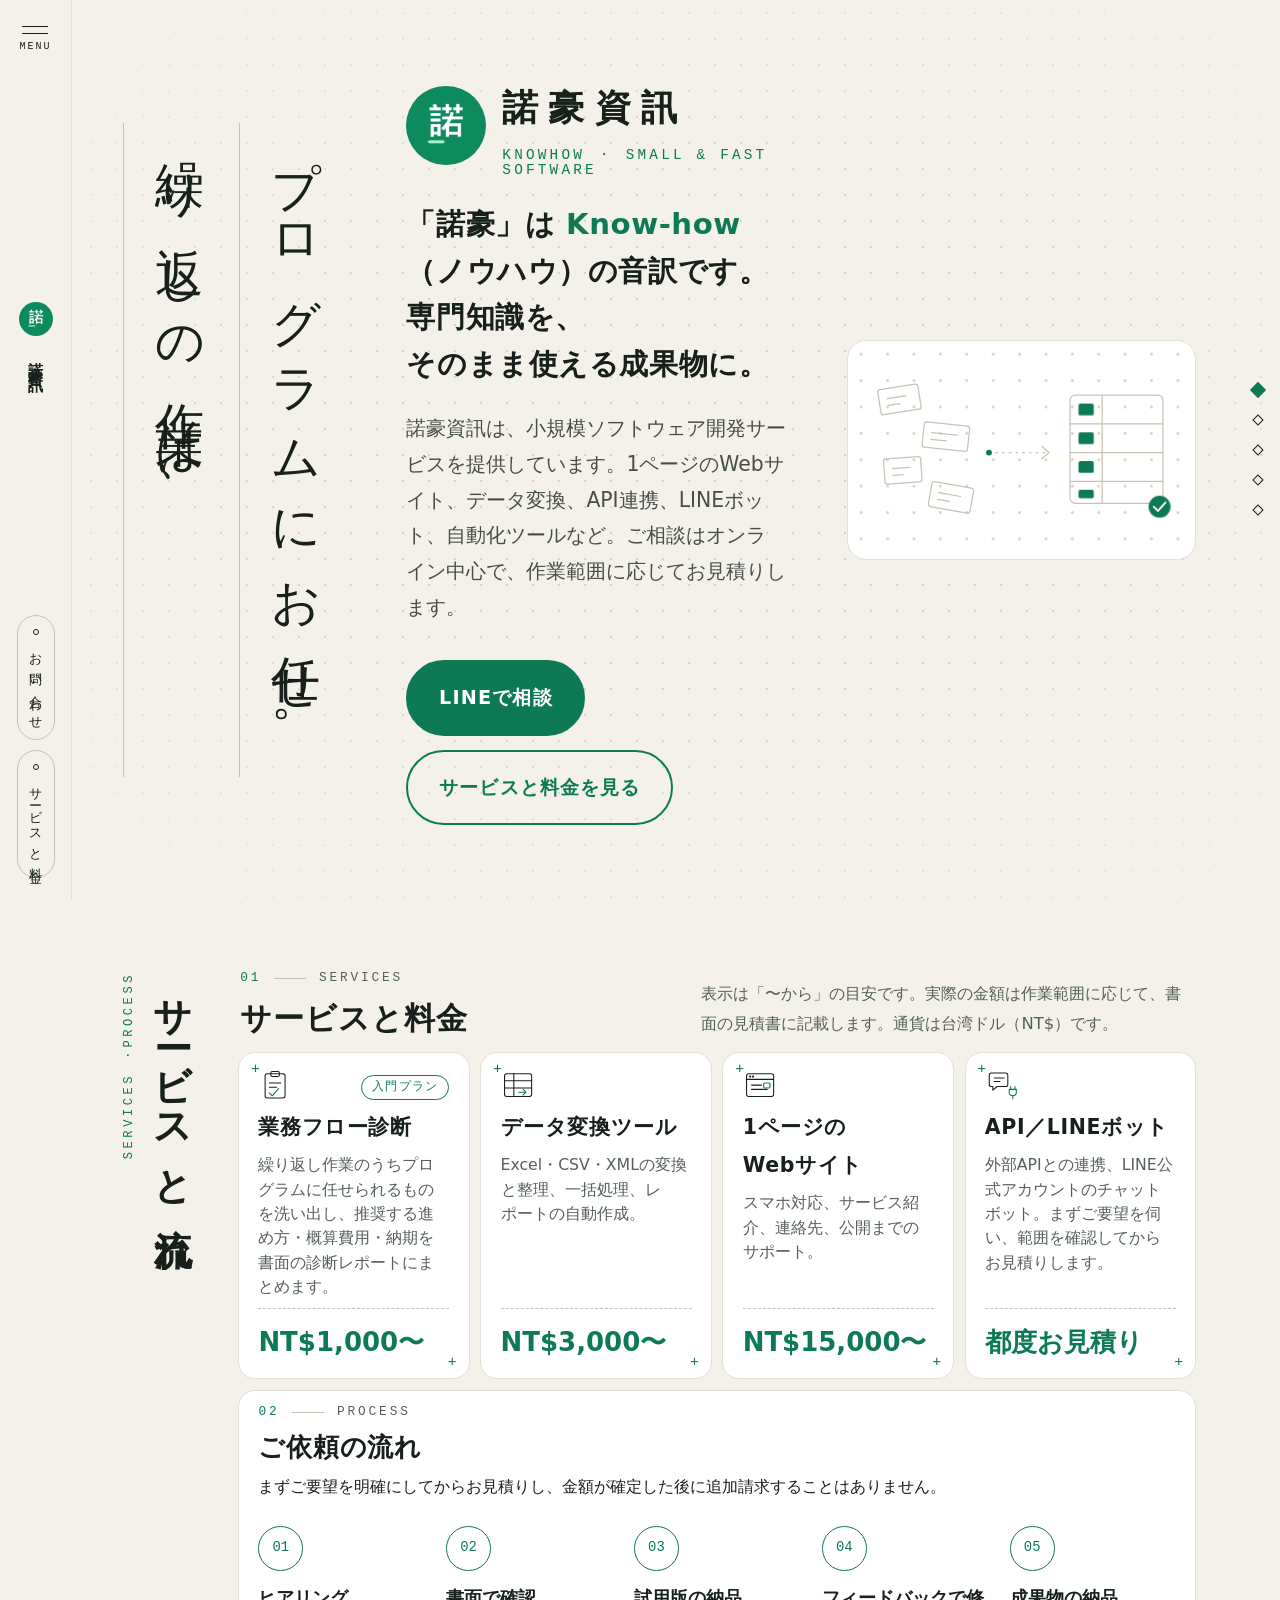
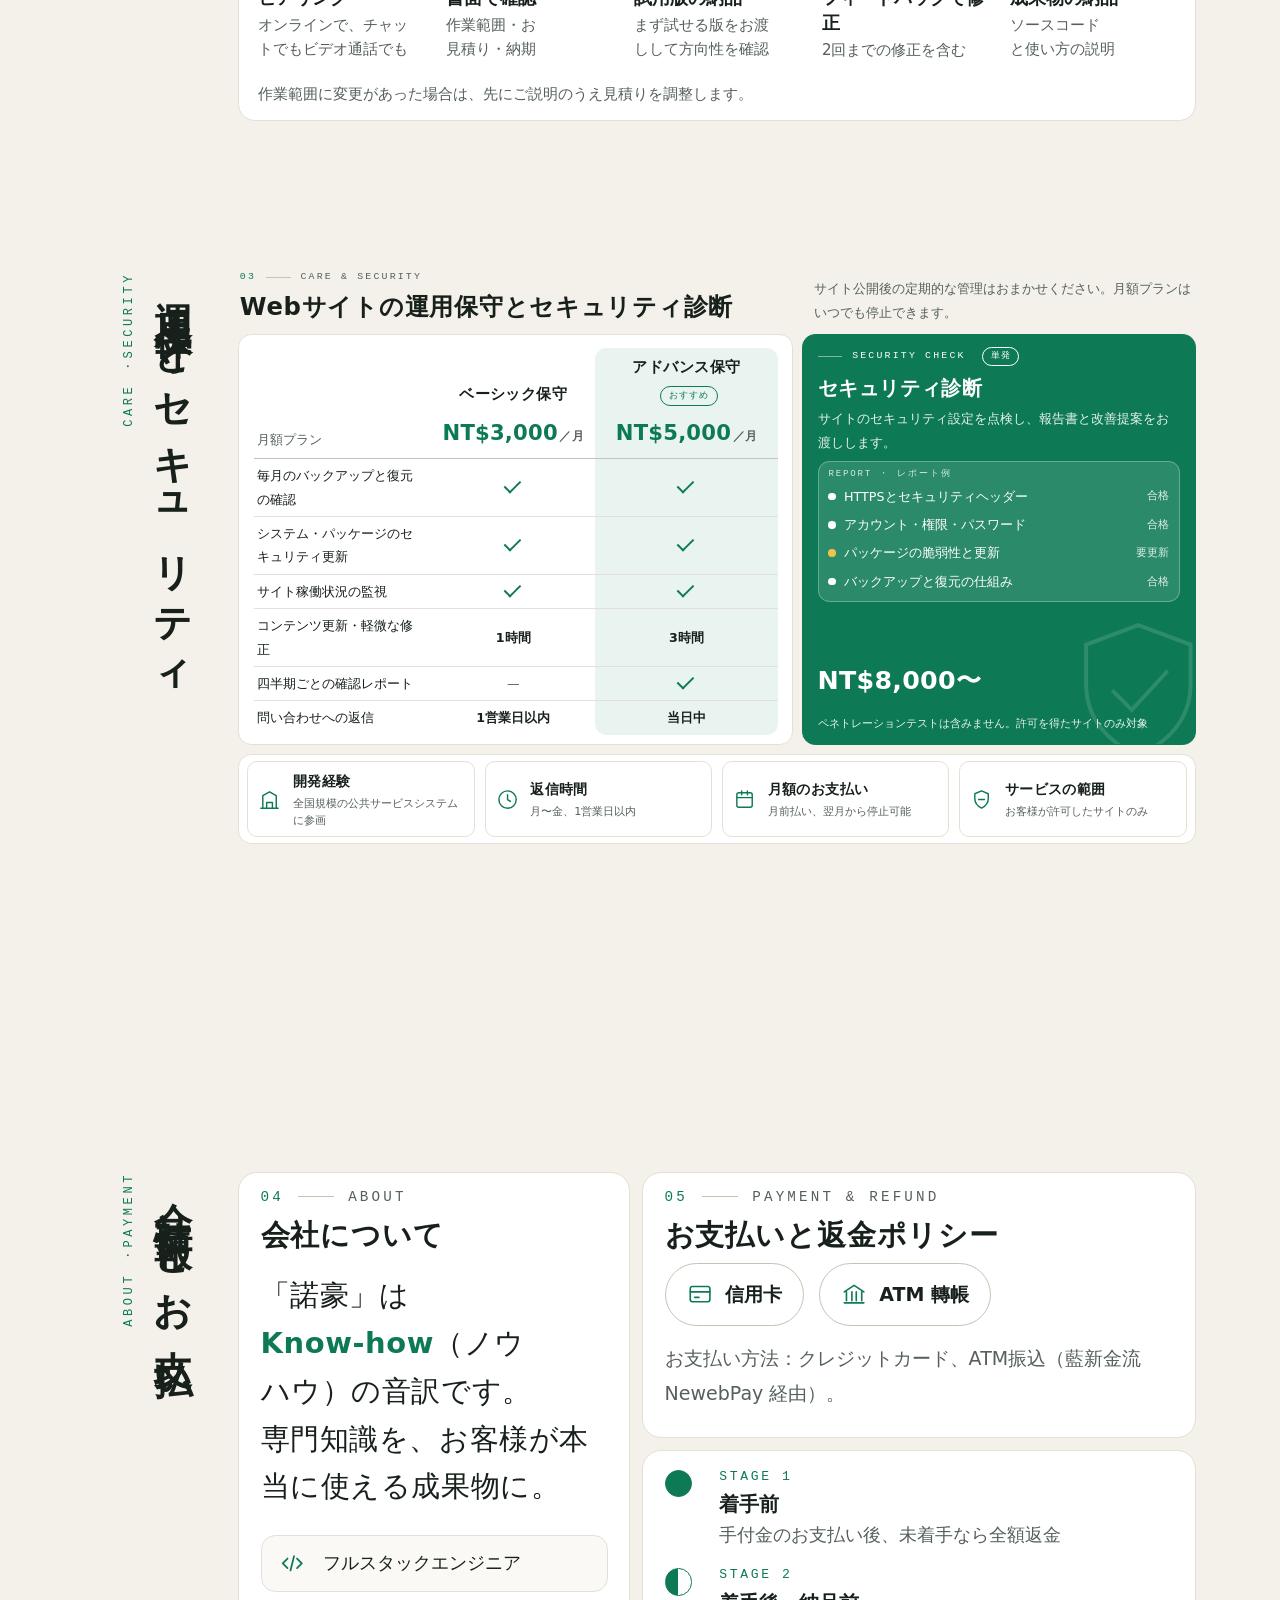
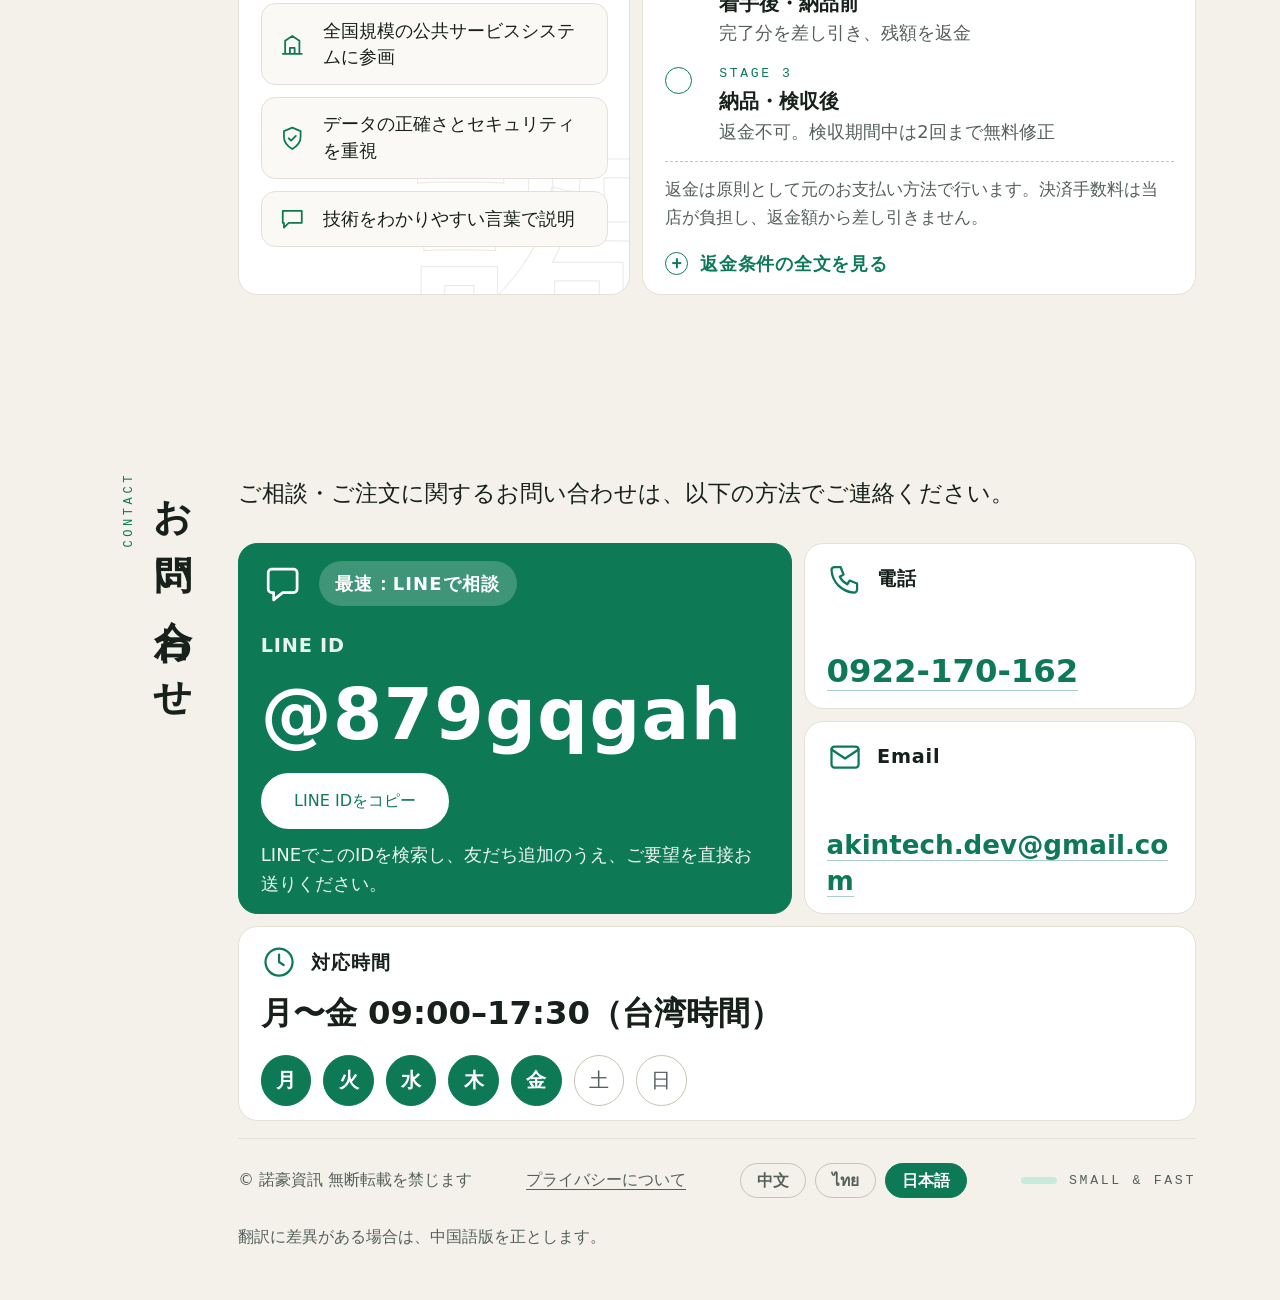
==== commit 5e17a946: "加入 Umami 成效統計（限 tonyging.github.io、尊重 Do Not Track）與三語隱私說明；彈窗改為通用；README 補成效追蹤 Co-Authored-By: Claud" ====
--- a/ja/index.html
+++ b/ja/index.html
@@ -29,6 +29,7 @@
 <meta content="summary_large_image" name="twitter:card"/>
 <link href="../logo.png" rel="icon"/>
 <script>document.documentElement.classList.add("js")</script>
+<script data-do-not-track="true" data-domains="tonyging.github.io" data-website-id="61f8dd1d-a873-4ab9-80a0-dcf2a8809eeb" defer="" src="https://cloud.umami.is/script.js"></script>
 <script type="application/ld+json">{
   "@context": "https://schema.org",
   "@graph": [
@@ -729,6 +730,10 @@
 /* 孤字處理 */
 .intro{text-wrap:pretty}
 ol.steps li span{text-wrap:balance}
+/* ============ 頁尾的隱私說明連結 ============ */
+.foot-link{background:none;border:0;padding:0;font-family:inherit;font-size:13px;color:var(--muted);text-decoration:underline;text-underline-offset:3px;cursor:pointer}
+.foot-link:hover{color:var(--green)}
+
 /* ============ 語言切換 ============ */
 .langs{display:inline-flex;gap:8px;align-items:center}
 .langs a{font-family:inherit;font-size:13px;font-weight:600;line-height:1;padding:7px 13px;border:1px solid var(--line-strong);border-radius:99px;color:var(--muted);text-decoration:none;transition:border-color .35s var(--ease),color .35s var(--ease)}
@@ -736,6 +741,10 @@
 .langs a[aria-current]{background:var(--green);border-color:var(--green);color:var(--on-green);pointer-events:none}
 .menu .langs{display:inline-flex;position:absolute;bottom:62px;left:50%;transform:translateX(-50%);width:max-content;white-space:nowrap}
 .menu .langs a{display:inline-block;padding:7px 13px;font-size:13px;opacity:1;transform:none}
+
+/* ============ 高於視窗的屏（矮螢幕）：屏內可捲動，捲到底再翻頁 ============ */
+html.paged.tall .screen{height:auto;min-height:100vh;min-height:100svh;overflow:visible}
+html.paged.tall .panel{height:auto;min-height:100vh;min-height:100svh;align-items:flex-start}
 
 /* ============ 緊湊模式：內容在視窗內放不下（縮放低於 85%）時才由腳本加上 html.compact ============ */
 @media (min-width:900px){
@@ -791,6 +800,19 @@
 <li><strong>処理期間：</strong>返金確定後3営業日以内に手続きします。クレジットカードは取消（返金処理）で返却され、実際の入金時期はカード発行会社によって異なります。その他の支払い方法は、藍新金流（NewebPay）の返金の仕組みに従います。</li>
 </ul>
 <p class="tr-note">翻訳に差異がある場合は、中国語版を正とします。</p></div>
+</dialog>
+<dialog aria-labelledby="privacy-t" class="terms" id="privacy">
+<div class="terms-in">
+<div class="terms-head"><h3 id="privacy-t">プライバシーについて</h3><button aria-label="閉じる" class="terms-x" data-close="" type="button"><i></i></button></div>
+<ul class="terms-list">
+<li><strong>収集する情報：</strong>閲覧回数、どのサイトから来たか、閲覧したページと言語、端末とブラウザの種類、おおよその地域（国または都市）、ボタンのクリック数（LINE IDのコピー、電話・メールのタップ、サービスの閲覧）。</li>
+<li><strong>収集しない情報：</strong>入力フォームはなく、氏名・電話番号・メールアドレス・決済情報は収集しません。Cookieも使用しません。</li>
+<li><strong>利用目的：</strong>サイトの利用状況を把握し、内容とデザインを改善するためだけに使います。広告には使わず、第三者に販売することもありません。</li>
+<li><strong>利用ツール：</strong>Umami Cloud（cloud.umami.is）が当店に代わって集計します。</li>
+<li><strong>集計を望まない場合：</strong>ブラウザの「Do Not Track（トラッキング拒否）」を有効にすると、当サイトはあなたの閲覧を記録しません。</li>
+<li><strong>お問い合わせ：</strong>プライバシーに関するご質問は、LINEまたはメールでお気軽にご連絡ください。</li>
+</ul>
+</div>
 </dialog>
 <div aria-label="サイトメニュー" aria-modal="true" class="menu" id="menu" role="dialog">
 <nav aria-label="サイトメニュー">
@@ -1048,6 +1070,7 @@
 </div>
 <footer class="foot" data-a="">
 <span>© 諾豪資訊 無断転載を禁じます</span>
+<button class="foot-link" data-open="privacy" data-track="open-privacy" type="button">プライバシーについて</button>
 <nav aria-label="Language" class="langs">
 <a data-lang="zh" href="../" hreflang="zh-Hant-TW" lang="zh-Hant-TW">中文</a>
 <a data-lang="th" href="../th/" hreflang="th" lang="th">ไทย</a>
@@ -1121,11 +1144,16 @@
     a.addEventListener("click",function(){ menu.classList.remove("open"); btn.setAttribute("aria-expanded","false"); btn.setAttribute("aria-label","開啟選單"); root.style.overflow=""; root.classList.remove("menu-open"); });
   });
   addEventListener("keydown",function(e){ if(e.key==="Escape"&&menu.classList.contains("open")) setMenu(false); });
-  var terms=document.getElementById("terms");
-  if(terms){
-    document.querySelectorAll("[data-open=terms]").forEach(function(b){ b.addEventListener("click",function(){ if(terms.showModal) terms.showModal(); else terms.setAttribute("open",""); }); });
-    terms.addEventListener("click",function(e){ if(e.target===terms||e.target.closest("[data-close]")) terms.close(); });
-  }
+  /* 彈窗：任何帶 data-open="<dialog 的 id>" 的元素都能開啟；點背景或帶 data-close 的元素關閉 */
+  document.querySelectorAll("dialog.terms").forEach(function(dlg){
+    dlg.addEventListener("click",function(e){ if(e.target===dlg||e.target.closest("[data-close]")) dlg.close(); });
+  });
+  document.querySelectorAll("[data-open]").forEach(function(b){
+    b.addEventListener("click",function(){
+      var dlg=document.getElementById(b.getAttribute("data-open")); if(!dlg) return;
+      if(dlg.showModal) dlg.showModal(); else dlg.setAttribute("open","");
+    });
+  });
 
   /* 游標柔光（僅滑鼠裝置） */
   if(!reduce && matchMedia("(hover:hover) and (pointer:fine)").matches){
@@ -1163,7 +1191,7 @@
     });
     function clear(){ items.forEach(function(o){ if(o){ o.t.style.zoom=""; o.t.style.width=""; } }); }
     function set(t,z){ t.style.zoom=z; }
-    function run(){
+    function run(floor){
       var avail=innerHeight-112, ok=true, minz=9;
       items.forEach(function(o){
         if(!o) return;
@@ -1182,19 +1210,23 @@
             if(h2>avail){ z=1; set(t,1); }
           }else z=1;
         }
+        if(floor&&z<floor){ z=floor; set(t,z); }
         if(z<.7) ok=false;
         if(z<minz) minz=z;
       });
       return {ok:ok,minz:minz};
     }
-    clear(); root.classList.remove("compact");
-    if(reduce||innerWidth<900||innerHeight<560) return false;
+    clear(); root.classList.remove("compact","tall");
+    if(reduce||innerWidth<900||innerHeight<420) return false;
     var r=run();
     if(r.ok&&r.minz>=.85) return true;
     /* 放不下：改用緊湊版面（矮螢幕、筆電）再試一次 */
     clear(); root.classList.add("compact");
     r=run();
-    if(!r.ok){ clear(); root.classList.remove("compact"); return false; }
+    if(r.ok) return true;
+    /* 還是放不下：縮放不低於 80%，超出的部分在該屏內捲動，捲到底再翻下一屏 */
+    clear(); root.classList.add("tall");
+    run(.8);
     return true;
   }
   function nearest(){
@@ -1203,9 +1235,10 @@
     return best;
   }
   function ease(t){ return t<.5?4*t*t*t:1-Math.pow(-2*t+2,3)/2; }
-  function goTo(i,instant){
+  function goTo(i,instant,toEnd){
     i=Math.max(0,Math.min(screens.length-1,i));
     var to=screens[i].offsetTop, from=window.pageYOffset;
+    if(toEnd&&root.classList.contains("tall")) to+=Math.max(0,screens[i].offsetHeight-innerHeight);
     cur=i;
     if(instant||Math.abs(from-to)<2){ scrollTo(0,to); return; }
     busy=true; lastMove=performance.now();
@@ -1230,19 +1263,30 @@
     }
   }
 
+  /* 高於視窗的屏：還沒捲到該方向的邊緣時，在屏內捲動（最多捲到該屏的邊緣，不會捲出界）。
+     回傳新的捲動位置；已在邊緣或不是高屏時回傳 null。 */
+  function slide(dy){
+    if(!root.classList.contains("tall")||busy||Math.abs(dy)<1) return null;
+    var sc=screens[cur], top=sc.offsetTop, bot=top+sc.offsetHeight, y=window.pageYOffset, room;
+    if(dy>0){ room=bot-(y+innerHeight); return room>2?y+Math.min(dy,room):null; }
+    room=y-top; return room>2?y-Math.min(-dy,room):null;
+  }
   addEventListener("wheel",function(e){
-    if(!paged||e.ctrlKey||(menu&&menu.classList.contains("open"))||(document.getElementById("terms")&&document.getElementById("terms").open)) return;
+    if(!paged||e.ctrlKey||(menu&&menu.classList.contains("open"))||document.querySelector("dialog[open]")) return;
+    var dy0=e.deltaY; if(e.deltaMode===1) dy0*=16;
+    var ny=slide(dy0);
+    if(ny!==null){ e.preventDefault(); scrollTo(0,ny); lastMove=performance.now(); lastWheel=lastMove; return; }
     e.preventDefault();
     var now=performance.now(), gap=now-lastWheel; lastWheel=now;
     if(busy) return;
     if(gap<110&&now-lastMove<1600) return;           /* 觸控板慣性滾動的尾巴，不算新的一次 */
     var dy=e.deltaY; if(e.deltaMode===1) dy*=16;
     if(Math.abs(dy)<4) return;
-    goTo(cur+(dy>0?1:-1));
+    goTo(cur+(dy>0?1:-1),false,dy<0);
   },{passive:false});
 
   addEventListener("keydown",function(e){
-    if(!paged||(menu&&menu.classList.contains("open"))||(document.getElementById("terms")&&document.getElementById("terms").open)) return;
+    if(!paged||(menu&&menu.classList.contains("open"))||document.querySelector("dialog[open]")) return;
     var t=e.target, tag=t&&t.tagName, k=e.key, dir=0;
     if(/^(INPUT|TEXTAREA|SELECT)$/.test(tag)) return;
     if(k===" "&&/^(A|BUTTON)$/.test(tag)) return;
@@ -1251,7 +1295,9 @@
     else if(k==="Home"){ e.preventDefault(); if(!busy) goTo(0); return; }
     else if(k==="End"){ e.preventDefault(); if(!busy) goTo(screens.length-1); return; }
     if(!dir) return;
-    e.preventDefault(); if(!busy) goTo(cur+dir);
+    var amt=(k==="ArrowDown"||k==="ArrowUp")?80:Math.round(innerHeight*.85), ny=slide(dir*amt);
+    if(ny!==null){ e.preventDefault(); scrollTo(0,ny); return; }
+    e.preventDefault(); if(!busy) goTo(cur+dir,false,dir<0);
   });
 
   d.addEventListener("click",function(e){
@@ -1268,6 +1314,12 @@
     if(!paged||busy) return;
     clearTimeout(timer);
     timer=setTimeout(function(){
+      if(root.classList.contains("tall")){
+        /* 視窗完全落在某一屏之內（高屏在屏內捲動）：不吸附，只更新目前所在的屏 */
+        var y=window.pageYOffset, found=-1;
+        screens.forEach(function(s,i){ var t=s.offsetTop; if(y>=t-2&&y+innerHeight<=t+s.offsetHeight+2) found=i; });
+        if(found>=0){ cur=found; return; }
+      }
       var n=nearest(); cur=n;
       if(Math.abs(window.pageYOffset-screens[n].offsetTop)>2) goTo(n);
     },160);
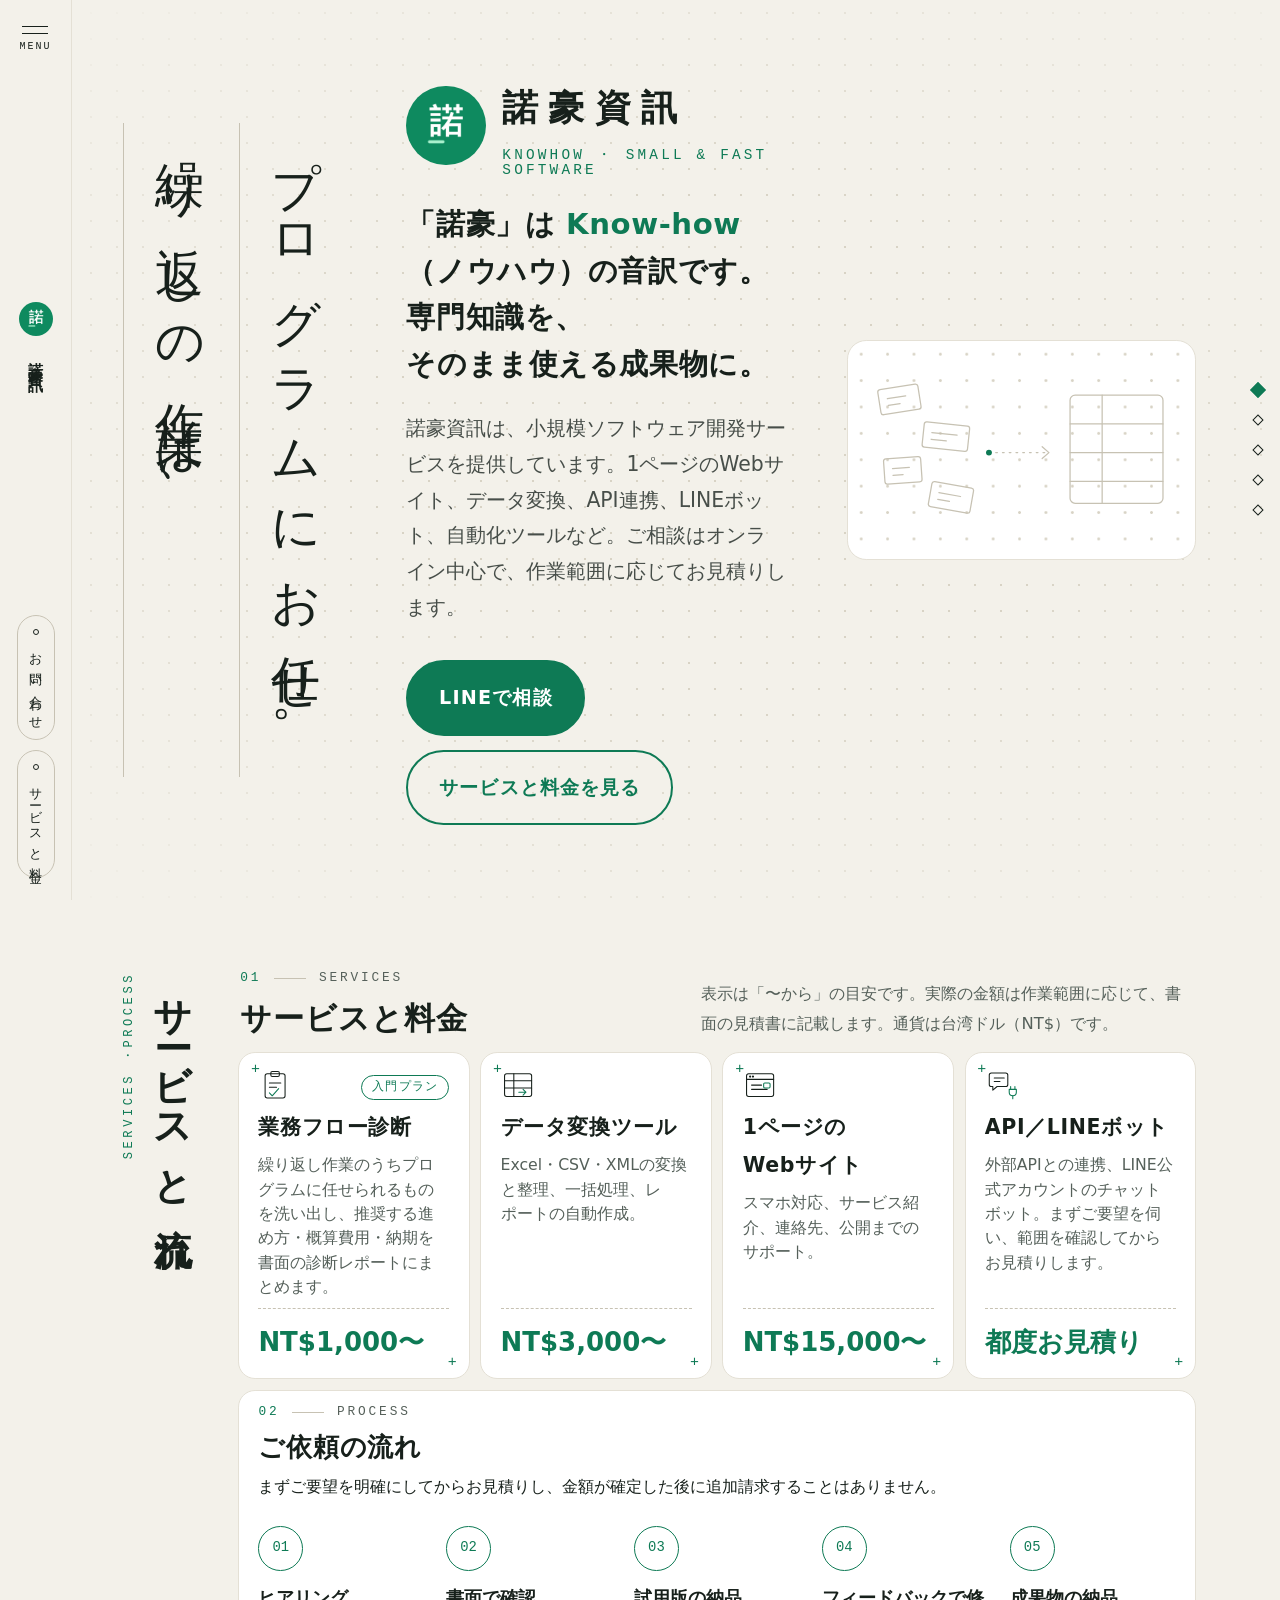
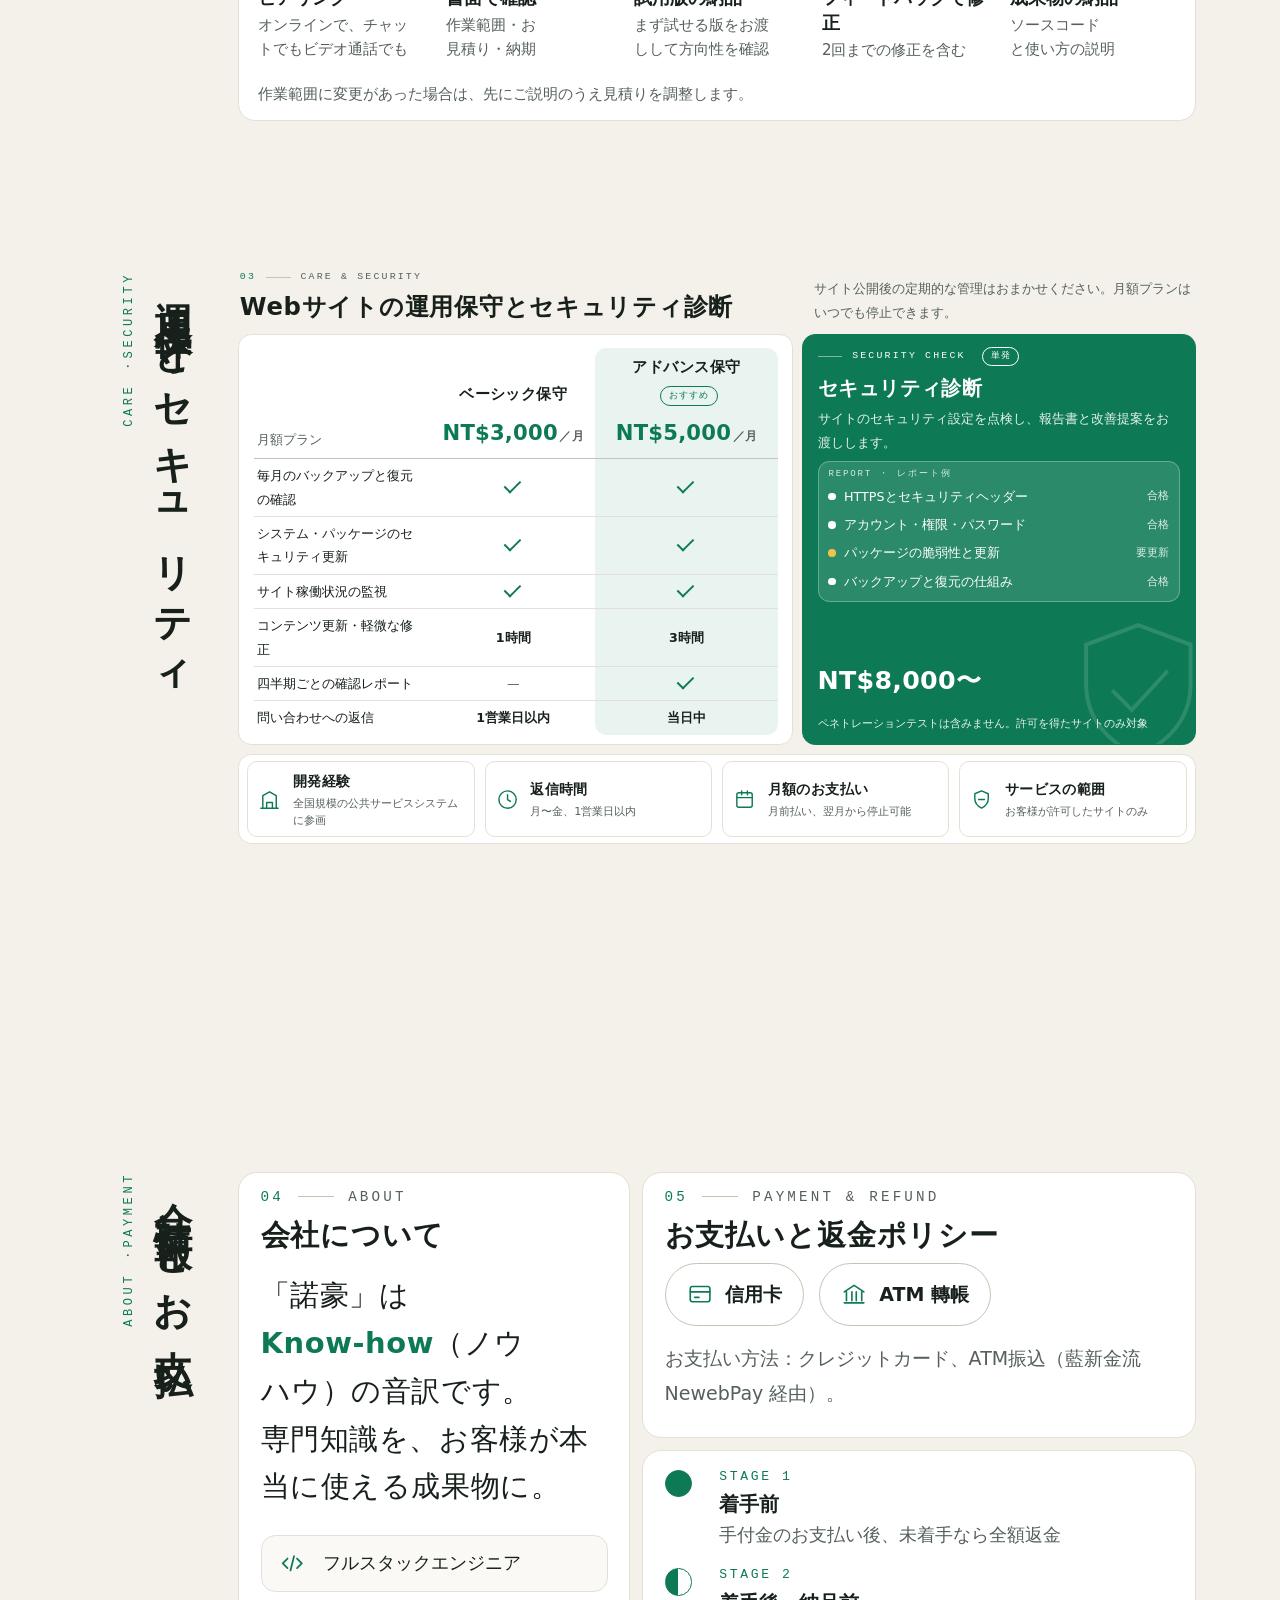
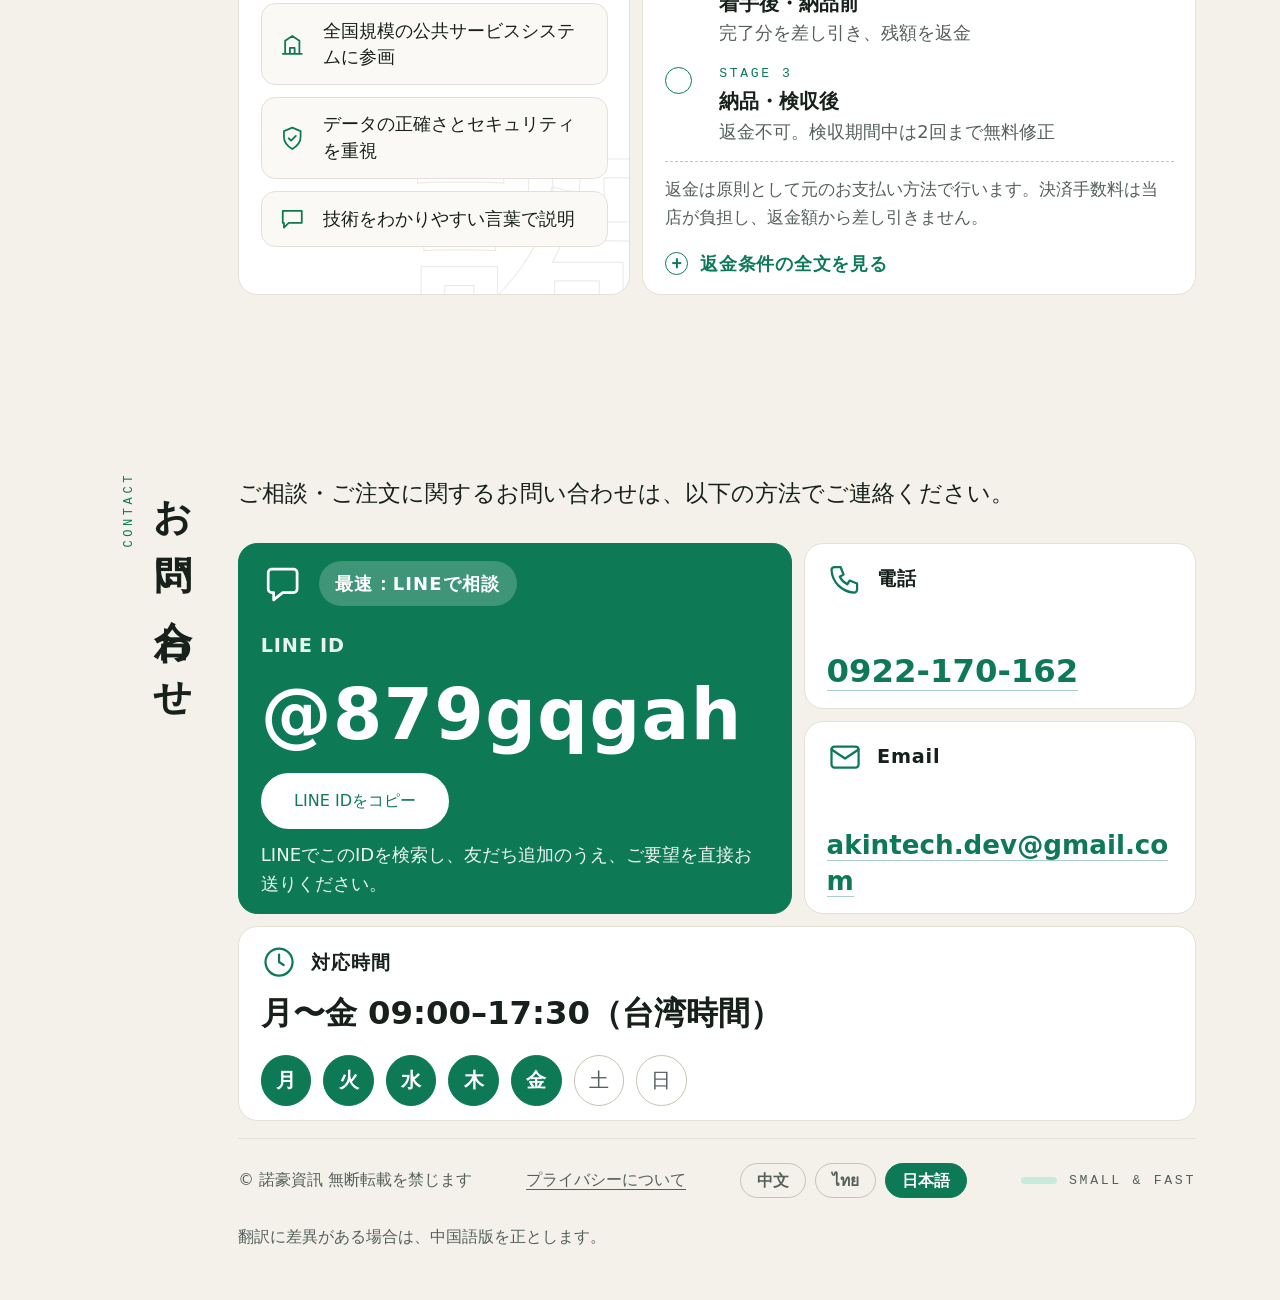
==== commit ebce8931: "首屏插圖加上循環小動畫：便條依序沿箭頭飛進表格，格子逐一亮起，最後打勾（純 CSS，約 6 秒一輪，尊重減少動態效果） Co-Authored-By: Claude Sonnet 5.5 <norep" ====
--- a/ja/index.html
+++ b/ja/index.html
@@ -746,6 +746,31 @@
 html.paged.tall .screen{height:auto;min-height:100vh;min-height:100svh;overflow:visible}
 html.paged.tall .panel{height:auto;min-height:100vh;min-height:100svh;align-items:flex-start}
 
+/* ============ 首屏插圖：循環小動畫（便條依序飛進表格，格子亮起，最後打勾） ============ */
+@media (prefers-reduced-motion:no-preference){
+@keyframes fly0{0%,10%{transform:translate(0,0) scale(1);opacity:1;animation-timing-function:ease-in-out}13.5%{transform:translate(106px,63px) scale(.95);opacity:1}19.0%{transform:translate(189px,63px) scale(.8);opacity:1}25%{transform:translate(221px,12px) scale(.35);opacity:0}92%{transform:translate(0,0) scale(1);opacity:0}100%{transform:translate(0,0) scale(1);opacity:1}}
+@keyframes lite0{0%,24%{opacity:0;transform:scale(.4)}25%{opacity:1;transform:scale(1.15)}27%{opacity:1;transform:scale(1)}93%{opacity:1;transform:scale(1)}98%,100%{opacity:0;transform:scale(.4)}}
+@keyframes fly1{0%,25%{transform:translate(0,0) scale(1);opacity:1;animation-timing-function:ease-in-out}28.5%{transform:translate(51px,19px) scale(.95);opacity:1}34.0%{transform:translate(134px,19px) scale(.8);opacity:1}40%{transform:translate(166px,2px) scale(.35);opacity:0}92%{transform:translate(0,0) scale(1);opacity:0}100%{transform:translate(0,0) scale(1);opacity:1}}
+@keyframes lite1{0%,39%{opacity:0;transform:scale(.4)}40%{opacity:1;transform:scale(1.15)}42%{opacity:1;transform:scale(1)}93%{opacity:1;transform:scale(1)}98%,100%{opacity:0;transform:scale(.4)}}
+@keyframes fly2{0%,40%{transform:translate(0,0) scale(1);opacity:1;animation-timing-function:ease-in-out}43.5%{transform:translate(102px,-21px) scale(.95);opacity:1}49.0%{transform:translate(185px,-21px) scale(.8);opacity:1}55%{transform:translate(217px,-4px) scale(.35);opacity:0}92%{transform:translate(0,0) scale(1);opacity:0}100%{transform:translate(0,0) scale(1);opacity:1}}
+@keyframes lite2{0%,54%{opacity:0;transform:scale(.4)}55%{opacity:1;transform:scale(1.15)}57%{opacity:1;transform:scale(1)}93%{opacity:1;transform:scale(1)}98%,100%{opacity:0;transform:scale(.4)}}
+@keyframes fly3{0%,55%{transform:translate(0,0) scale(1);opacity:1;animation-timing-function:ease-in-out}58.5%{transform:translate(45px,-53px) scale(.95);opacity:1}64.0%{transform:translate(128px,-53px) scale(.8);opacity:1}70%{transform:translate(160px,-6px) scale(.35);opacity:0}92%{transform:translate(0,0) scale(1);opacity:0}100%{transform:translate(0,0) scale(1);opacity:1}}
+@keyframes lite3{0%,69%{opacity:0;transform:scale(.4)}70%{opacity:1;transform:scale(1.15)}72%{opacity:1;transform:scale(1)}93%{opacity:1;transform:scale(1)}98%,100%{opacity:0;transform:scale(.4)}}
+@keyframes liteC{0%,71%{opacity:0;transform:scale(.4)}73%{opacity:1;transform:scale(1.2)}76%{opacity:1;transform:scale(1)}93%{opacity:1;transform:scale(1)}98%,100%{opacity:0;transform:scale(.4)}}
+@keyframes tick{0%,72%{stroke-dashoffset:1;opacity:1}79%{stroke-dashoffset:0;opacity:1}93%{stroke-dashoffset:0;opacity:1}98%,100%{stroke-dashoffset:0;opacity:0}}
+.art .fly{transform-box:fill-box;transform-origin:center}
+.js .on .art .f0{animation:fly0 6.0s linear infinite;animation-delay:2.2s}
+.js .on .art .g rect[style*="--i:0"]{animation:lite0 6.0s linear infinite;animation-delay:2.2s}
+.js .on .art .f1{animation:fly1 6.0s linear infinite;animation-delay:2.2s}
+.js .on .art .g rect[style*="--i:1"]{animation:lite1 6.0s linear infinite;animation-delay:2.2s}
+.js .on .art .f2{animation:fly2 6.0s linear infinite;animation-delay:2.2s}
+.js .on .art .g rect[style*="--i:2"]{animation:lite2 6.0s linear infinite;animation-delay:2.2s}
+.js .on .art .f3{animation:fly3 6.0s linear infinite;animation-delay:2.2s}
+.js .on .art .g rect[style*="--i:3"]{animation:lite3 6.0s linear infinite;animation-delay:2.2s}
+.js .on .art .g circle[style*="--i:4"]{animation:liteC 6.0s linear infinite;animation-delay:2.2s}
+.js .on .art .d[style*="--i:16"]{animation:tick 6.0s linear infinite;animation-delay:2.2s}
+}
+
 /* ============ 緊湊模式：內容在視窗內放不下（縮放低於 85%）時才由腳本加上 html.compact ============ */
 @media (min-width:900px){
   html.compact .bento{gap:10px}
@@ -852,10 +877,10 @@
 <div class="tile art-tile hero-art" data-a="">
 <svg aria-label="イメージ図：バラバラのデータをプログラムで整った表に整理" class="art" role="img" viewbox="0 0 360 220">
 <g fill="none" stroke="currentColor" stroke-linecap="round" stroke-linejoin="round" stroke-width="1.5">
-<g class="bob" style="--b:0"><g transform="rotate(-9 36 49)"><rect class="d" height="30" pathlength="1" rx="3" style="--i:0" width="48" x="12" y="34"></rect><path class="d" d="M22 46 h22 M22 54 h14" pathlength="1" style="--i:1"></path></g></g>
-<g class="bob" style="--b:1"><g transform="rotate(6 91 93)"><rect class="d" height="30" pathlength="1" rx="3" style="--i:2" width="54" x="64" y="78"></rect><path class="d" d="M74 90 h30 M74 98 h18" pathlength="1" style="--i:3"></path></g></g>
-<g class="bob" style="--b:2"><g transform="rotate(-4 40 133)"><rect class="d" height="30" pathlength="1" rx="3" style="--i:4" width="44" x="18" y="118"></rect><path class="d" d="M28 130 h20 M28 138 h12" pathlength="1" style="--i:5"></path></g></g>
-<g class="bob" style="--b:3"><g transform="rotate(10 97 165)"><rect class="d" height="30" pathlength="1" rx="3" style="--i:6" width="50" x="72" y="150"></rect><path class="d" d="M82 162 h26 M82 170 h14" pathlength="1" style="--i:7"></path></g></g>
+<g class="fly f0"><g class="bob" style="--b:0"><g transform="rotate(-9 36 49)"><rect class="d" height="30" pathlength="1" rx="3" style="--i:0" width="48" x="12" y="34"></rect><path class="d" d="M22 46 h22 M22 54 h14" pathlength="1" style="--i:1"></path></g></g></g>
+<g class="fly f1"><g class="bob" style="--b:1"><g transform="rotate(6 91 93)"><rect class="d" height="30" pathlength="1" rx="3" style="--i:2" width="54" x="64" y="78"></rect><path class="d" d="M74 90 h30 M74 98 h18" pathlength="1" style="--i:3"></path></g></g></g>
+<g class="fly f2"><g class="bob" style="--b:2"><g transform="rotate(-4 40 133)"><rect class="d" height="30" pathlength="1" rx="3" style="--i:4" width="44" x="18" y="118"></rect><path class="d" d="M28 130 h20 M28 138 h12" pathlength="1" style="--i:5"></path></g></g></g>
+<g class="fly f3"><g class="bob" style="--b:3"><g transform="rotate(10 97 165)"><rect class="d" height="30" pathlength="1" rx="3" style="--i:6" width="50" x="72" y="150"></rect><path class="d" d="M82 162 h26 M82 170 h14" pathlength="1" style="--i:7"></path></g></g></g>
 <path d="M142 112 H212" stroke-dasharray="2 6"></path>
 <path class="d" d="M205 105 L213 112 L205 119" pathlength="1" style="--i:8"></path>
 <rect class="d" height="128" pathlength="1" rx="6" style="--i:9" width="110" x="238" y="44"></rect>
